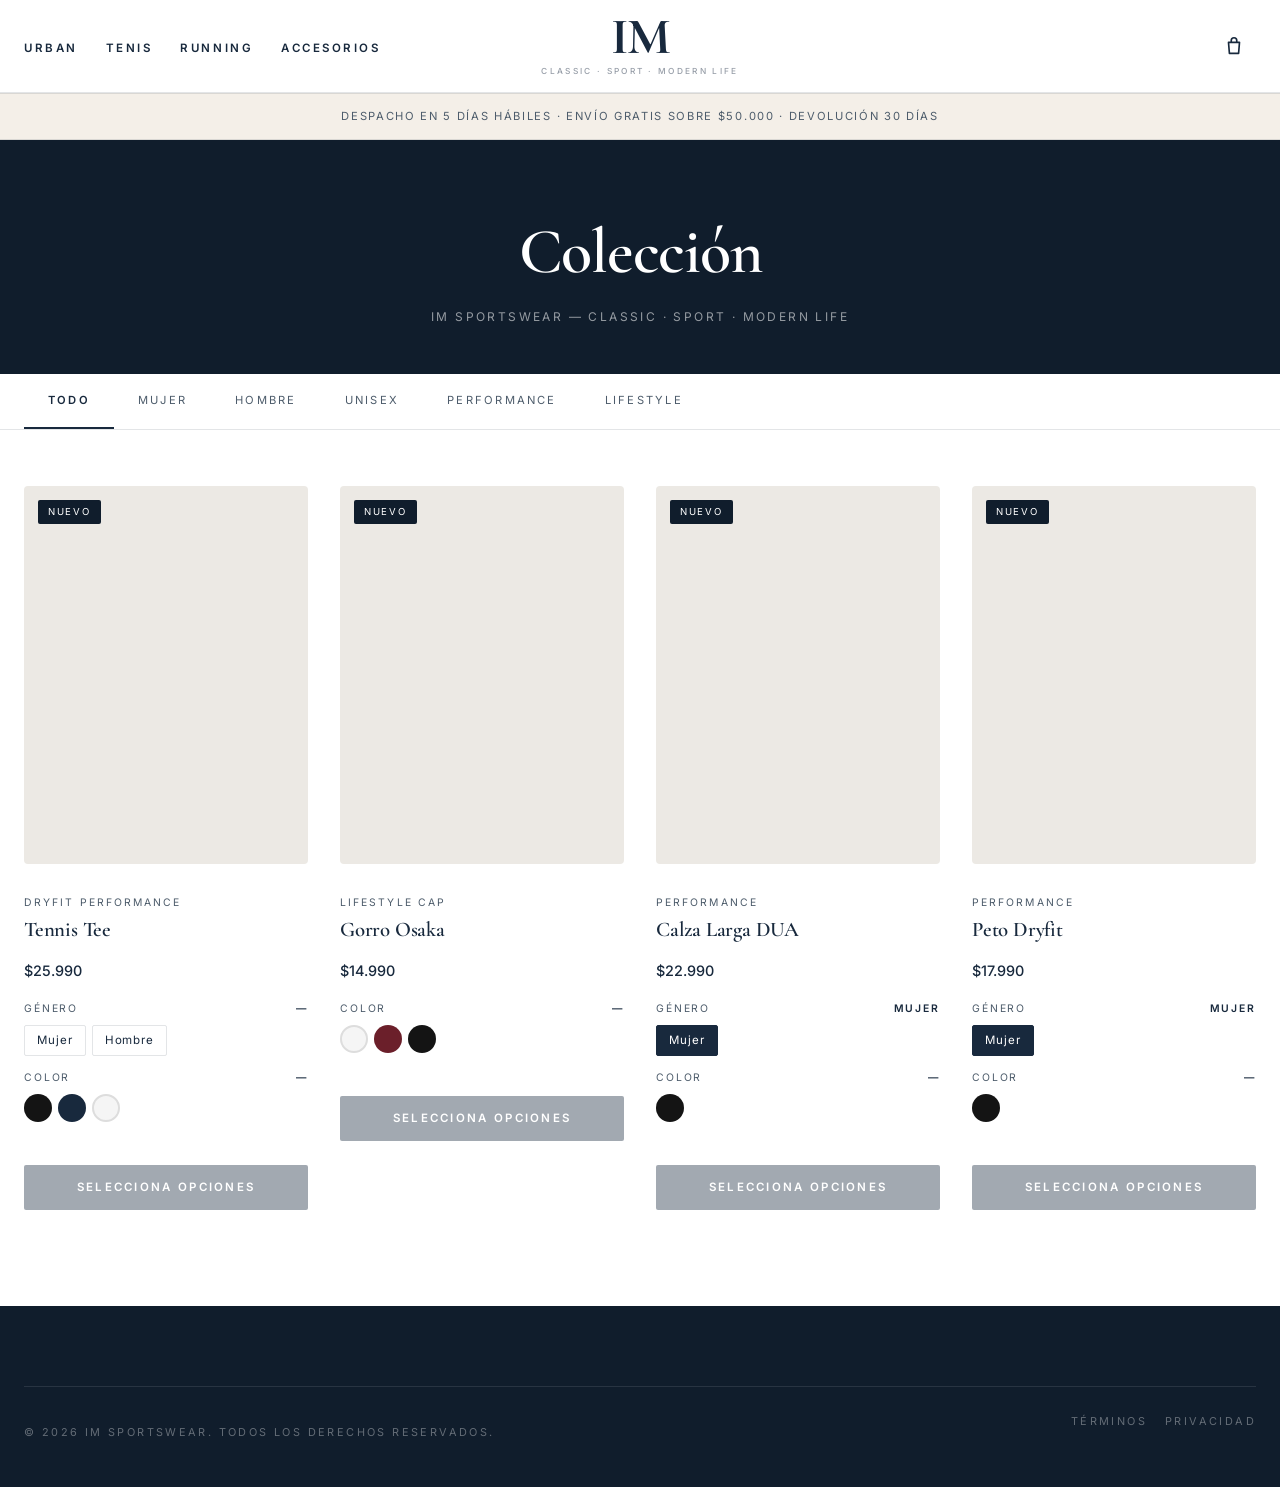
==== shop/index.html @ 7bbf14cb "Bump CSS version to force cache refresh" ====
<!doctype html>
<html lang="es">
  <head>
    <meta charset="UTF-8" />
    <meta name="viewport" content="width=device-width, initial-scale=1.0" />
    <title>Shop — IM Sportswear</title>
    <link rel="preconnect" href="https://fonts.googleapis.com" />
    <link rel="preconnect" href="https://fonts.gstatic.com" crossorigin />
    <link href="https://fonts.googleapis.com/css2?family=Cormorant+Garamond:wght@400;500;600;700&family=Inter:wght@300;400;500;600;700&display=swap" rel="stylesheet" />
    <link rel="stylesheet" href="/assets/styles.css?v=2.2" />
    <style>
      /* ── Shop Layout ── */
      .shop-hero {
        background: var(--navy-deep);
        color: #fff;
        padding: 64px 0 48px;
        text-align: center;
      }
      .shop-hero h1 {
        font-family: var(--font-display);
        font-size: clamp(2.4rem, 5vw, 4rem);
        font-weight: 600;
        margin: 0 0 8px;
        letter-spacing: -0.02em;
      }
      .shop-hero p {
        font-size: 0.75rem;
        letter-spacing: 0.2em;
        text-transform: uppercase;
        opacity: 0.55;
        margin: 0;
      }

      /* ── Filters ── */
      .shop-filters {
        border-bottom: 1px solid var(--line);
        background: #fff;
        position: sticky;
        top: 64px;
        z-index: 10;
      }
      .filters-wrap {
        display: flex;
        align-items: center;
        gap: 0;
        overflow-x: auto;
        scrollbar-width: none;
        padding: 0;
      }
      .filters-wrap::-webkit-scrollbar { display: none; }
      .filter-btn {
        flex-shrink: 0;
        background: none;
        border: none;
        cursor: pointer;
        font-family: var(--font-ui);
        font-size: 0.7rem;
        letter-spacing: 0.2em;
        text-transform: uppercase;
        color: var(--muted);
        padding: 18px 24px;
        border-bottom: 2px solid transparent;
        transition: color 0.2s, border-color 0.2s;
      }
      .filter-btn:hover { color: var(--navy); }
      .filter-btn.active {
        color: var(--navy);
        border-bottom-color: var(--navy);
        font-weight: 600;
      }

      /* ── Grid ── */
      .shop-body {
        padding: 56px 0 96px;
      }
      .shop-grid {
        display: grid;
        grid-template-columns: repeat(auto-fill, minmax(280px, 1fr));
        gap: 40px 32px;
      }

      /* ── Product Card ── */
      .product-card {
        display: flex;
        flex-direction: column;
      }
      .product-card.hidden { display: none; }

      .product-image {
        aspect-ratio: 3 / 4;
        background: var(--beige);
        border-radius: 4px;
        overflow: hidden;
        position: relative;
        margin-bottom: 20px;
      }
      .product-image img {
        width: 100%;
        height: 100%;
        object-fit: cover;
        transition: transform 0.5s ease;
      }
      .product-card:hover .product-image img {
        transform: scale(1.04);
      }
      .product-badge {
        position: absolute;
        top: 14px;
        left: 14px;
        background: var(--navy-deep);
        color: #fff;
        font-size: 0.6rem;
        letter-spacing: 0.18em;
        text-transform: uppercase;
        padding: 5px 10px;
        border-radius: 2px;
      }
      .badge-agotado { background: rgba(24,41,61,0.4); }

      .product-info { flex: 1; }
      .product-category {
        font-size: 0.65rem;
        letter-spacing: 0.2em;
        text-transform: uppercase;
        color: var(--muted);
        margin-bottom: 4px;
      }
      .product-name {
        font-family: var(--font-display);
        font-size: 1.3rem;
        font-weight: 600;
        margin: 0 0 4px;
        letter-spacing: -0.01em;
      }
      .product-price {
        font-size: 0.9rem;
        font-weight: 500;
        color: var(--navy);
        margin-bottom: 20px;
      }

      /* ── Variant Selectors ── */
      .variant-group { margin-bottom: 14px; }
      .variant-label {
        font-size: 0.65rem;
        letter-spacing: 0.18em;
        text-transform: uppercase;
        color: var(--muted);
        margin-bottom: 8px;
        display: flex;
        justify-content: space-between;
      }
      .variant-label span { color: var(--navy); font-weight: 600; }
      .variant-options {
        display: flex;
        flex-wrap: wrap;
        gap: 6px;
      }
      .variant-opt {
        background: none;
        border: 1px solid var(--line);
        border-radius: 2px;
        cursor: pointer;
        font-family: var(--font-ui);
        font-size: 0.72rem;
        letter-spacing: 0.08em;
        padding: 6px 12px;
        color: var(--navy);
        transition: all 0.15s;
      }
      .variant-opt:hover:not(:disabled) {
        border-color: var(--navy);
      }
      .variant-opt.selected {
        background: var(--navy);
        border-color: var(--navy);
        color: #fff;
      }
      .variant-opt:disabled {
        opacity: 0.3;
        cursor: not-allowed;
        text-decoration: line-through;
      }

      /* Color dots */
      .color-dot {
        width: 28px;
        height: 28px;
        border-radius: 50%;
        border: 2px solid transparent;
        cursor: pointer;
        padding: 0;
        transition: transform 0.15s, border-color 0.15s;
        position: relative;
      }
      .color-dot:hover:not(:disabled) { transform: scale(1.1); }
      .color-dot.selected { border-color: var(--navy); }
      .color-dot:disabled { opacity: 0.25; cursor: not-allowed; }
      .color-dot[data-color="Negro"]  { background: #141414; }
      .color-dot[data-color="Navy"]   { background: #18293d; }
      .color-dot[data-color="Blanco"] { background: #f5f5f5; border: 2px solid #ddd; }
      .color-dot[data-color="Burdeo"] { background: #6b1f2a; }

      /* ── Stock info ── */
      .stock-info {
        font-size: 0.68rem;
        letter-spacing: 0.1em;
        text-transform: uppercase;
        color: var(--muted);
        margin-bottom: 16px;
        min-height: 1.2em;
      }
      .stock-info.low { color: #b45309; }
      .stock-info.out { color: rgba(24,41,61,0.35); }

      /* ── Buy Button ── */
      .btn-buy {
        display: block;
        width: 100%;
        text-align: center;
        padding: 14px;
        background: var(--navy);
        color: #fff;
        border: none;
        border-radius: 2px;
        font-family: var(--font-ui);
        font-size: 0.72rem;
        font-weight: 600;
        letter-spacing: 0.2em;
        text-transform: uppercase;
        cursor: pointer;
        transition: background 0.2s;
        text-decoration: none;
        margin-top: 8px;
      }
      .btn-buy:hover:not(:disabled) { background: var(--navy-deep); }
      .btn-buy:disabled {
        background: rgba(24,41,61,0.2);
        cursor: not-allowed;
      }
      .btn-buy.pending {
        background: rgba(24,41,61,0.4);
        cursor: default;
      }

      /* ── Despacho banner ── */
      .despacho-bar {
        background: var(--beige);
        border-top: 1px solid var(--line);
        border-bottom: 1px solid var(--line);
        padding: 14px 0;
        text-align: center;
        font-size: 0.7rem;
        letter-spacing: 0.15em;
        text-transform: uppercase;
        color: var(--muted);
      }

      /* ── Empty state ── */
      .shop-empty {
        text-align: center;
        padding: 80px 0;
        display: none;
      }
      .shop-empty p {
        color: var(--muted);
        font-size: 0.9rem;
      }

      @media (max-width: 640px) {
        .shop-grid { grid-template-columns: repeat(2, 1fr); gap: 24px 16px; }
        .filter-btn { padding: 16px 16px; font-size: 0.65rem; }
      }
    </style>
  </head>
  <body>
    <header class="site-header">
      <div class="container nav-wrap">
        <nav class="site-nav" aria-label="Principal">
          <ul id="site-menu" class="menu-left">
            <li><a href="../index.html#urban">Urban</a></li>
            <li><a href="../index.html#tenis">Tenis</a></li>
            <li><a href="../index.html#running">Running</a></li>
            <li><a href="../index.html#accesorios">Accesorios</a></li>
          </ul>
        </nav>
        <div class="brand-mark" aria-label="IM Sportswear">
          <a href="/" class="brand-logo">IM</a>
          <span class="brand-tagline">Classic · Sport · Modern Life</span>
        </div>
        <div class="nav-actions">
          <a class="bag-link" href="#" aria-label="Carrito">
            <svg viewBox="0 0 24 24" aria-hidden="true">
              <path d="M6 8h12l-1 12H7L6 8Zm3-1V6a3 3 0 1 1 6 0v1" fill="none" stroke="currentColor" stroke-width="1.8" stroke-linecap="round" stroke-linejoin="round"/>
            </svg>
          </a>
        </div>
      </div>
    </header>

    <div class="despacho-bar">
      Despacho en 5 días hábiles · Envío gratis sobre $50.000 · Devolución 30 días
    </div>

    <div class="shop-hero">
      <div class="container">
        <h1>Colección</h1>
        <p>IM Sportswear — Classic · Sport · Modern Life</p>
      </div>
    </div>

    <div class="shop-filters">
      <div class="container filters-wrap">
        <button class="filter-btn active" data-filter="all">Todo</button>
        <button class="filter-btn" data-filter="mujer">Mujer</button>
        <button class="filter-btn" data-filter="hombre">Hombre</button>
        <button class="filter-btn" data-filter="unisex">Unisex</button>
        <button class="filter-btn" data-filter="performance">Performance</button>
        <button class="filter-btn" data-filter="lifestyle">Lifestyle</button>
      </div>
    </div>

    <main class="shop-body">
      <div class="container">
        <div class="shop-grid" id="shop-grid"></div>
        <div class="shop-empty" id="shop-empty">
          <p>No hay productos en esta categoría.</p>
        </div>
      </div>
    </main>

    <footer class="site-footer">
      <div class="container footer-bottom">
        <p>© <span id="year"></span> IM Sportswear. Todos los derechos reservados.</p>
        <div>
          <a href="/terminos.html">Términos</a>
          <a href="/privacidad.html">Privacidad</a>
        </div>
      </div>
    </footer>

    <script>
      document.getElementById('year').textContent = new Date().getFullYear();

      const CATEGORY_MAP = {
        'tennis-tee':  ['mujer', 'hombre', 'performance'],
        'gorro-osaka': ['unisex', 'lifestyle'],
        'calza-dua':   ['mujer', 'performance'],
        'peto-dryfit': ['mujer', 'performance']
      };

      function formatPrice(n) {
        return '$' + n.toLocaleString('es-CL');
      }

      function totalStock(variants) {
        return Object.values(variants).reduce((a, sizes) =>
          a + Object.values(sizes).reduce((b, s) => b + s, 0), 0);
      }

      function buildCard(p) {
        const generos = Object.keys(p.variants);
        const hasGenero = generos.length > 1 || (generos.length === 1 && generos[0] !== 'Unisex');
        const totalS = totalStock(p.variants);

        const card = document.createElement('div');
        card.className = 'product-card';
        card.dataset.id = p.id;
        card.dataset.cats = JSON.stringify(CATEGORY_MAP[p.id] || []);

        card.innerHTML = `
          <div class="product-image">
            <img src="/assets/img/${p.id}.jpg" alt="${p.name}"
              onerror="this.parentElement.style.background='#ece9e4';this.style.display='none'"
              loading="lazy" />
            ${totalS === 0 ? '<span class="product-badge badge-agotado">Agotado</span>' : '<span class="product-badge">Nuevo</span>'}
          </div>
          <div class="product-info">
            <p class="product-category">${p.subtitle}</p>
            <p class="product-name">${p.name}</p>
            <p class="product-price">${formatPrice(p.price)}</p>

            ${hasGenero ? `
            <div class="variant-group">
              <div class="variant-label">Género <span class="sel-genero">—</span></div>
              <div class="variant-options genero-opts">
                ${generos.map(g => `<button class="variant-opt" data-val="${g}">${g}</button>`).join('')}
              </div>
            </div>` : ''}

            <div class="variant-group">
              <div class="variant-label">Color <span class="sel-color">—</span></div>
              <div class="variant-options color-opts"></div>
            </div>

            <div class="variant-group talla-group" style="display:none">
              <div class="variant-label">Talla <span class="sel-talla">—</span></div>
              <div class="variant-options talla-opts"></div>
            </div>

            <div class="stock-info" id="stock-${p.id}"></div>

            <a class="btn-buy" id="btn-${p.id}" href="#" target="_blank"
              onclick="return handleBuy(event, '${p.id}')">Selecciona opciones</a>
          </div>
        `;

        // State
        let state = {
          genero: generos.length === 1 ? generos[0] : null,
          color: null,
          talla: null
        };

        const variants = p.variants;

        function getColors() {
          const g = state.genero || generos[0];
          return g && variants[g] ? Object.keys(variants[g]) : [];
        }

        function getSizes() {
          const g = state.genero || generos[0];
          return g && state.color && variants[g][state.color]
            ? variants[g][state.color] : {};
        }

        function renderColors() {
          const opts = card.querySelector('.color-opts');
          const colors = getColors();
          opts.innerHTML = colors.map(c => {
            const totalC = Object.values(variants[state.genero || generos[0]][c]).reduce((a,b)=>a+b,0);
            return `<button class="color-dot ${state.color===c?'selected':''}"
              data-color="${c}" data-val="${c}"
              title="${c}" ${totalC===0?'disabled':''}></button>`;
          }).join('');
          opts.querySelectorAll('.color-dot').forEach(b => {
            b.addEventListener('click', () => {
              state.color = b.dataset.val;
              state.talla = null;
              update();
            });
          });
        }

        function renderTallas() {
          const group = card.querySelector('.talla-group');
          const sizes = getSizes();
          const keys = Object.keys(sizes);
          if (!state.color || keys.length === 0) { group.style.display = 'none'; return; }
          if (keys.length === 1 && keys[0] === 'Única') {
            state.talla = 'Única';
            group.style.display = 'none';
            return;
          }
          group.style.display = '';
          const opts = card.querySelector('.talla-opts');
          opts.innerHTML = keys.map(t =>
            `<button class="variant-opt ${state.talla===t?'selected':''}"
              data-val="${t}" ${sizes[t]===0?'disabled':''}>${t}</button>`
          ).join('');
          opts.querySelectorAll('.variant-opt').forEach(b => {
            b.addEventListener('click', () => {
              state.talla = b.dataset.val;
              update();
            });
          });
        }

        function renderStock() {
          const el = card.querySelector(`#stock-${p.id}`);
          if (!state.talla || !state.color) { el.textContent = ''; return; }
          const sizes = getSizes();
          const qty = sizes[state.talla] || 0;
          if (qty === 0) { el.className = 'stock-info out'; el.textContent = 'Sin stock'; }
          else if (qty <= 2) { el.className = 'stock-info low'; el.textContent = `Últimas ${qty} unidades`; }
          else { el.className = 'stock-info'; el.textContent = `Stock disponible`; }
        }

        function renderBtn() {
          const btn = card.querySelector(`#btn-${p.id}`);
          const sizes = getSizes();
          const ready = state.color && state.talla;
          const qty = ready ? (sizes[state.talla] || 0) : 1;

          if (!ready) {
            btn.textContent = 'Selecciona opciones';
            btn.className = 'btn-buy pending';
            btn.href = '#';
            return;
          }
          if (qty === 0) {
            btn.textContent = 'Agotado';
            btn.className = 'btn-buy';
            btn.setAttribute('disabled', true);
            btn.href = '#';
            return;
          }
          if (p.sumup_link === 'PENDIENTE') {
            btn.textContent = 'Próximamente';
            btn.className = 'btn-buy pending';
            btn.href = '#';
            return;
          }
          btn.textContent = `Comprar — ${formatPrice(p.price)}`;
          btn.className = 'btn-buy';
          btn.removeAttribute('disabled');
          btn.href = p.sumup_link;
        }

        function update() {
          // Labels
          const sg = card.querySelector('.sel-genero');
          const sc = card.querySelector('.sel-color');
          const st = card.querySelector('.sel-talla');
          if (sg) sg.textContent = state.genero || '—';
          if (sc) sc.textContent = state.color || '—';
          if (st) st.textContent = state.talla || '—';

          // Re-render colors selected state
          card.querySelectorAll('.color-dot').forEach(b => {
            b.classList.toggle('selected', b.dataset.val === state.color);
          });
          card.querySelectorAll('.genero-opts .variant-opt').forEach(b => {
            b.classList.toggle('selected', b.dataset.val === state.genero);
          });

          renderTallas();
          renderStock();
          renderBtn();
        }

        // Genero clicks
        card.querySelectorAll('.genero-opts .variant-opt').forEach(b => {
          b.addEventListener('click', () => {
            state.genero = b.dataset.val;
            state.color = null;
            state.talla = null;
            renderColors();
            update();
          });
        });

        // Init
        if (generos.length === 1) state.genero = generos[0];
        renderColors();
        update();

        return card;
      }

      window.handleBuy = function(e, id) {
        const btn = document.getElementById('btn-' + id);
        if (!btn.href || btn.href === '#' || btn.href.endsWith('#')) {
          e.preventDefault();
          return false;
        }
        return true;
      };

      // Filters
      document.querySelectorAll('.filter-btn').forEach(btn => {
        btn.addEventListener('click', () => {
          document.querySelectorAll('.filter-btn').forEach(b => b.classList.remove('active'));
          btn.classList.add('active');
          const filter = btn.dataset.filter;
          let visible = 0;
          document.querySelectorAll('.product-card').forEach(card => {
            const cats = JSON.parse(card.dataset.cats || '[]');
            const show = filter === 'all' || cats.includes(filter);
            card.classList.toggle('hidden', !show);
            if (show) visible++;
          });
          document.getElementById('shop-empty').style.display = visible === 0 ? 'block' : 'none';
        });
      });

      // Load products
      fetch('stock.json')
        .then(r => r.json())
        .then(data => {
          const grid = document.getElementById('shop-grid');
          data.products.forEach(p => grid.appendChild(buildCard(p)));
        })
        .catch(() => {
          document.getElementById('shop-grid').innerHTML =
            '<p style="color:var(--muted);grid-column:1/-1;text-align:center;padding:60px 0">Error al cargar productos.</p>';
        });
    </script>
  </body>
</html>
---- assets/styles.css ----
:root {
  --navy: #18293d;
  --navy-deep: #101d2c;
  --beige: #f4efe8;
  --beige-soft: #f7f3ed;
  --white: #fffdf9;
  --black: #141414;
  --muted: #4d5c6b;
  --muted-soft: rgba(24, 41, 61, 0.68);
  --line: rgba(24, 41, 61, 0.12);
  --shadow: 0 22px 60px rgba(16, 29, 44, 0.12);
  --radius: 28px;
  --container: min(1360px, calc(100% - 48px));
  --font-display: "Cormorant Garamond", Georgia, "Times New Roman", serif;
  --font-ui: "Inter", system-ui, -apple-system, BlinkMacSystemFont, "Segoe UI", sans-serif;
}

* {
  box-sizing: border-box;
}

html {
  scroll-behavior: smooth;
}

body {
  margin: 0;
  font-family: var(--font-ui);
  color: var(--navy);
  background: #ffffff;
  line-height: 1.5;
  text-rendering: optimizeLegibility;
  -webkit-font-smoothing: antialiased;
}

img {
  max-width: 100%;
  display: block;
}

a {
  color: inherit;
  text-decoration: none;
}

button,
input {
  font: inherit;
}

.skip-link,
.sr-only {
  position: absolute;
  width: 1px;
  height: 1px;
  padding: 0;
  margin: -1px;
  overflow: hidden;
  clip: rect(0, 0, 0, 0);
  white-space: nowrap;
  border: 0;
}

.skip-link:focus {
  width: auto;
  height: auto;
  clip: auto;
  margin: 12px;
  padding: 12px 16px;
  background: var(--navy);
  color: var(--white);
  z-index: 1000;
}

.container {
  width: var(--container);
  margin: 0 auto;
}

.site-header {
  position: sticky;
  top: 0;
  z-index: 20;
  background: rgba(255, 255, 255, 0.96);
  backdrop-filter: blur(14px);
  border-bottom: 1px solid rgba(24, 41, 61, 0.08);
}

.nav-wrap {
  min-height: 92px;
  display: grid;
  grid-template-columns: 1fr auto 1fr;
  align-items: center;
  gap: 20px;
}

.site-nav ul,
.footer-nav ul,
.social-links {
  list-style: none;
  padding: 0;
  margin: 0;
}

.menu-left,
.nav-actions {
  display: flex;
  align-items: center;
  gap: 28px;
}

.nav-actions {
  justify-content: flex-end;
}

.menu-left a,
.shop-link,
.footer-nav h3,
.footer-social h3,
.footer-bottom,
.social-links a,
.button,
.newsletter input,
.eyebrow {
  letter-spacing: 0.22em;
  text-transform: uppercase;
}

.menu-left a,
.shop-link {
  font-size: 0.72rem;
  font-weight: 600;
  color: rgba(24, 41, 61, 0.78);
}

.menu-left a:hover,
.shop-link:hover,
.footer-nav a:hover,
.footer-bottom a:hover,
.social-links a:hover {
  color: var(--navy);
}

.brand-mark {
  text-align: center;
}

.brand-logo {
  display: block;
  font-family: var(--font-display);
  font-size: clamp(2.2rem, 4vw, 3.4rem);
  line-height: 0.9;
  font-weight: 700;
  letter-spacing: -0.04em;
}

.brand-tagline {
  display: block;
  font-size: 0.52rem;
  letter-spacing: 0.28em;
  text-transform: uppercase;
  color: rgba(24, 41, 61, 0.45);
  margin-top: 5px;
  font-weight: 500;
}


.bag-link {
  position: relative;
  width: 44px;
  height: 44px;
  display: inline-flex;
  align-items: center;
  justify-content: center;
}

.bag-link svg {
  width: 22px;
  height: 22px;
}

.bag-count {
  position: absolute;
  top: 5px;
  right: 2px;
  width: 18px;
  height: 18px;
  display: grid;
  place-items: center;
  border-radius: 50%;
  background: var(--navy);
  color: var(--white);
  font-size: 0.58rem;
  font-weight: 700;
  letter-spacing: 0;
}

.menu-toggle {
  display: none;
  width: 44px;
  height: 44px;
  padding: 0;
  border: 0;
  background: transparent;
  cursor: pointer;
}

.menu-toggle span {
  display: block;
  width: 20px;
  height: 2px;
  margin: 4px auto;
  background: var(--navy);
}

.hero-section {
  position: relative;
  min-height: calc(100vh - 92px);
  display: grid;
  align-items: center;
  overflow: clip;
  background: #ffffff;
  position: relative;
  z-index: 1;
  text-align: center;
  padding-block: 88px 96px;
}

.hero-content h1,
.feature-copy h2,
.split-card h2 {
  font-family: var(--font-display);
  font-weight: 700;
  letter-spacing: -0.04em;
  margin: 0;
  color: var(--navy);
}

.hero-content h1 {
  font-size: clamp(7rem, 28vw, 20rem);
  line-height: 0.86;
  color: var(--navy);
}

.hero-subtag {
  margin: 18px 0 18px;
  font-size: 0.86rem;
  font-weight: 600;
  letter-spacing: 0.34em;
  text-transform: uppercase;
  color: rgba(24, 41, 61, 0.72);
}

.hero-quote,
.quote {
  font-family: var(--font-display);
  font-style: italic;
  font-weight: 400;
}

.hero-quote {
  max-width: 700px;
  margin: 0 auto 42px;
  font-size: clamp(1.3rem, 1.9vw, 2rem);
  line-height: 1.3;
  color: rgba(24, 41, 61, 0.72);
}

.button {
  display: inline-flex;
  align-items: center;
  justify-content: center;
  min-height: 56px;
  padding: 0 32px;
  border-radius: 999px;
  font-size: 0.72rem;
  font-weight: 600;
  transition: background-color 0.25s ease, color 0.25s ease, border-color 0.25s ease, transform 0.25s ease;
  border: 1px solid transparent;
}

.button:hover,
.button:focus-visible {
  transform: translateY(-1px);
}

.button-primary {
  background: var(--navy);
  color: var(--white);
  box-shadow: var(--shadow);
}

.button-primary:hover,
.button-primary:focus-visible {
  background: #223952;
}

.button-outline,
.button-outline-dark {
  border-color: rgba(30, 42, 54, 0.2);
  background: transparent;
}

.button-outline:hover,
.button-outline-dark:hover,
.button-outline:focus-visible,
.button-outline-dark:focus-visible {
  background: var(--navy);
  color: var(--white);
}

.brand-mark,
.brand-logo,
.site-header a,
.site-header button,
.feature-copy h2,
.split-card h2 {
  color: var(--navy);
}

.footer-brand .brand-logo {
  color: var(--white);
}

.feature-copy,
.split-card,
.site-footer,
.site-header {
  border-color: var(--line);
}

.feature,
.split-section {
  border-top: 1px solid rgba(24, 41, 61, 0.06);
}

.feature {
  display: grid;
  grid-template-columns: 1fr 1fr;
  min-height: 520px;
  align-items: stretch;
}

.feature-reverse .feature-copy {
  order: 1;
}

.feature-reverse .feature-media {
  order: 2;
}

.feature-copy,
.feature-media,
.split-card {
  min-height: 100%;
}

.feature-copy {
  display: flex;
  flex-direction: column;
  justify-content: center;
  align-items: flex-start;
  padding: 72px clamp(28px, 6vw, 88px);
}

.feature-media {
  position: relative;
  overflow: hidden;
}

.feature-media img {
  width: 100%;
  height: 100%;
  object-fit: cover;
  filter: none;
}

.feature-media::after {
  content: "";
  position: absolute;
  inset: 0;
  background: rgba(24, 41, 61, 0.08);
}

.feature-media-local {
  background: linear-gradient(180deg, #ececec 0%, #f6f5f3 100%);
}

.feature-media-local img {
  object-fit: cover;
}

/* Per-section heights — intentional rhythm */
#tenis  { min-height: 560px; }
#urban  { min-height: 480px; }
#running { min-height: 620px; }
#accesorios { min-height: 480px; }

#urban .feature-media img {
  object-position: center 20%;
}

#running .feature-media img {
  object-position: center 30%;
}

.tone-beige {
  background: #ffffff;
}

.tone-white {
  background: #ffffff;
}

.eyebrow {
  margin: 0 0 24px;
  font-size: 0.7rem;
  color: rgba(24, 41, 61, 0.52);
  font-weight: 600;
}

.feature-copy h2,
.split-card h2 {
  font-size: clamp(4rem, 7.6vw, 6.9rem);
  line-height: 0.9;
  margin-bottom: 22px;
}

.quote {
  color: rgba(30, 42, 54, 0.7);
  font-size: clamp(1.55rem, 2.7vw, 2.45rem);
  line-height: 1.15;
  margin: 0 0 26px;
}

.description,
.split-card p:not(.quote):not(.eyebrow),
.footer-brand p:last-child {
  font-size: clamp(1rem, 1.18vw, 1.16rem);
  line-height: 1.82;
  color: var(--muted);
}

.description {
  max-width: 580px;
  margin: 0 0 36px;
}

.split-section {
  display: grid;
  grid-template-columns: 1fr 1fr;
}

.split-card {
  padding: clamp(44px, 7vw, 96px);
  display: flex;
  flex-direction: column;
  justify-content: center;
}

.split-light {
  background: #ffffff;
}

.split-dark {
  background: var(--navy);
  color: var(--white);
}

.split-dark h2,
.split-dark .quote {
  color: var(--white);
}

.split-dark .eyebrow,
.split-dark .description,
.split-dark p {
  color: rgba(255, 255, 255, 0.76);
}

.newsletter {
  display: flex;
  align-items: center;
  gap: 12px;
  padding-bottom: 12px;
  border-bottom: 1px solid rgba(255, 255, 255, 0.22);
  max-width: 480px;
  width: 100%;
}

.newsletter input {
  flex: 1;
  color: var(--white);
  background: transparent;
  border: 0;
  outline: none;
  font-size: 0.72rem;
}

.newsletter input::placeholder {
  color: rgba(255, 255, 255, 0.4);
}

.newsletter button {
  display: inline-flex;
  align-items: center;
  justify-content: center;
  width: 44px;
  height: 44px;
  border: 0;
  background: transparent;
  color: inherit;
  cursor: pointer;
}

.newsletter svg {
  width: 20px;
  height: 20px;
}

/* Trust bar */
.trust-bar {
  background: var(--navy);
  color: var(--white);
  padding: 14px 0;
}

.trust-wrap {
  display: flex;
  justify-content: center;
  gap: clamp(24px, 6vw, 80px);
  flex-wrap: wrap;
}

.trust-item {
  display: flex;
  align-items: center;
  gap: 10px;
  font-size: 0.72rem;
  font-weight: 600;
  letter-spacing: 0.16em;
  text-transform: uppercase;
  color: rgba(255, 255, 255, 0.88);
}

.trust-item svg {
  flex-shrink: 0;
  opacity: 0.75;
}

/* Instagram feed */
.instagram-section {
  padding: 80px 0 0;
  border-top: 1px solid rgba(24, 41, 61, 0.06);
}

.instagram-header {
  display: flex;
  align-items: baseline;
  justify-content: space-between;
  margin-bottom: 32px;
}

.instagram-handle {
  font-family: var(--font-display);
  font-size: clamp(2rem, 4vw, 3.2rem);
  font-weight: 700;
  letter-spacing: -0.03em;
  color: var(--navy);
  line-height: 1;
}

.instagram-handle:hover {
  opacity: 0.75;
}

.instagram-grid {
  display: grid;
  grid-template-columns: repeat(6, 1fr);
  gap: 0;
}

.instagram-post {
  display: block;
  aspect-ratio: 1;
  overflow: hidden;
  position: relative;
}

.instagram-post img {
  width: 100%;
  height: 100%;
  object-fit: cover;
  transition: transform 0.4s ease, filter 0.4s ease;
}

.instagram-post::after {
  content: "";
  position: absolute;
  inset: 0;
  background: rgba(16, 29, 44, 0);
  transition: background 0.3s ease;
}

.instagram-post:hover img {
  transform: scale(1.04);
}

.instagram-post:hover::after {
  background: rgba(16, 29, 44, 0.18);
}

@media (max-width: 1024px) {
  .instagram-grid {
    grid-template-columns: repeat(3, 1fr);
  }
}

@media (max-width: 720px) {
  .instagram-grid {
    grid-template-columns: repeat(2, 1fr);
  }

  .instagram-header {
    flex-direction: column;
    gap: 8px;
  }
}

.site-footer {
  background: var(--navy-deep);
  padding: 80px 0 36px;
  border-top: none;
  color: rgba(255, 255, 255, 0.75);
}

.site-footer .container {
  width: min(1480px, calc(100% - 48px));
}

.footer-grid {
  display: grid;
  grid-template-columns: 2fr 1fr 1fr 1fr;
  gap: 40px;
  padding-bottom: 56px;
  align-items: start;
}

.footer-brand {
  display: flex;
  flex-direction: column;
  align-items: flex-start;
}

.footer-brand .brand-logo {
  font-size: clamp(2.8rem, 4.5vw, 4rem);
  letter-spacing: -0.04em;
  margin: -0.12em 0 16px;
  line-height: 1;
}

.footer-nav h3,
.footer-social h3 {
  margin: 0 0 18px;
  font-size: 0.7rem;
  font-weight: 600;
  color: var(--white);
}

.footer-nav ul {
  display: grid;
  gap: 12px;
}

.footer-nav a {
  color: rgba(255, 255, 255, 0.55);
}

.footer-nav a:hover {
  color: var(--white);
}

.social-links {
  display: flex;
  flex-direction: column;
  gap: 12px;
}

.social-links a {
  display: inline-flex;
  align-items: center;
  gap: 10px;
  font-size: 0.72rem;
  font-weight: 600;
  color: rgba(255, 255, 255, 0.55);
  letter-spacing: 0.14em;
  text-transform: uppercase;
  transition: color 0.2s ease;
}

.social-links a svg {
  flex-shrink: 0;
  color: var(--white);
}

.social-links a:hover {
  color: var(--white);
}

.footer-bottom {
  display: flex;
  justify-content: space-between;
  gap: 20px;
  padding-top: 26px;
  border-top: 1px solid rgba(255, 255, 255, 0.1);
  font-size: 0.68rem;
  color: rgba(255, 255, 255, 0.35);
}

.footer-bottom div {
  display: flex;
  gap: 18px;
}

@media (max-width: 1024px) {
  .nav-wrap {
    grid-template-columns: auto 1fr auto;
  }

  .menu-toggle {
    display: inline-block;
  }

  .site-nav {
    position: absolute;
    top: calc(100% + 1px);
    left: 0;
    right: 0;
    background: rgba(247, 243, 237, 0.98);
    border-bottom: 1px solid rgba(30, 42, 54, 0.08);
    box-shadow: var(--shadow);
    display: none;
  }

  .site-nav.is-open {
    display: block;
  }

  .menu-left {
    flex-direction: column;
    align-items: flex-start;
    gap: 0;
    padding: 8px 24px 18px;
  }

  .menu-left li {
    width: 100%;
    border-top: 1px solid rgba(30, 42, 54, 0.07);
  }

  .menu-left a {
    display: block;
    padding: 16px 0;
  }

  .shop-link {
    display: none;
  }

  .feature,
  .split-section,
  .footer-grid {
    grid-template-columns: 1fr;
  }

  .feature {
    min-height: auto;
  }

  .feature-media {
    min-height: 420px;
  }

  .feature-reverse .feature-copy,
  .feature-reverse .feature-media {
    order: initial;
  }
}

@media (max-width: 720px) {
  :root {
    --container: min(100% - 28px, 1000px);
  }

  .nav-wrap {
    min-height: 78px;
  }

  .brand-tagline {
    display: none;
  }

  
  .hero-content {
    padding-block: 88px 72px;
  }

  .hero-subtag {
    font-size: 0.68rem;
    letter-spacing: 0.28em;
  }

  .hero-content h1 {
    font-size: clamp(5rem, 26vw, 8rem);
  }

  .hero-quote {
    font-size: clamp(1.4rem, 6vw, 2rem);
  }

  .feature-copy h2,
  .split-card h2 {
    font-size: clamp(3.2rem, 14vw, 4.6rem);
    line-height: 0.92;
  }

  .quote {
    font-size: clamp(1.4rem, 6vw, 1.9rem);
  }

  .description,
  .split-card p:not(.quote):not(.eyebrow) {
    font-size: 0.98rem;
    line-height: 1.72;
  }

  .feature-media {
    min-height: 320px;
  }

  .feature-copy,
  .split-card {
    padding-inline: 22px;
    padding-block: 44px;
  }

  .button {
    width: 100%;
    max-width: 320px;
  }

  .footer-bottom,
  .footer-bottom div,
  .nav-actions {
    flex-wrap: wrap;
  }

  .footer-bottom {
    flex-direction: column;
  }
}

@media (prefers-reduced-motion: reduce) {
  html {
    scroll-behavior: auto;
  }

  *, *::before, *::after {
    animation: none !important;
    transition: none !important;
  }
}
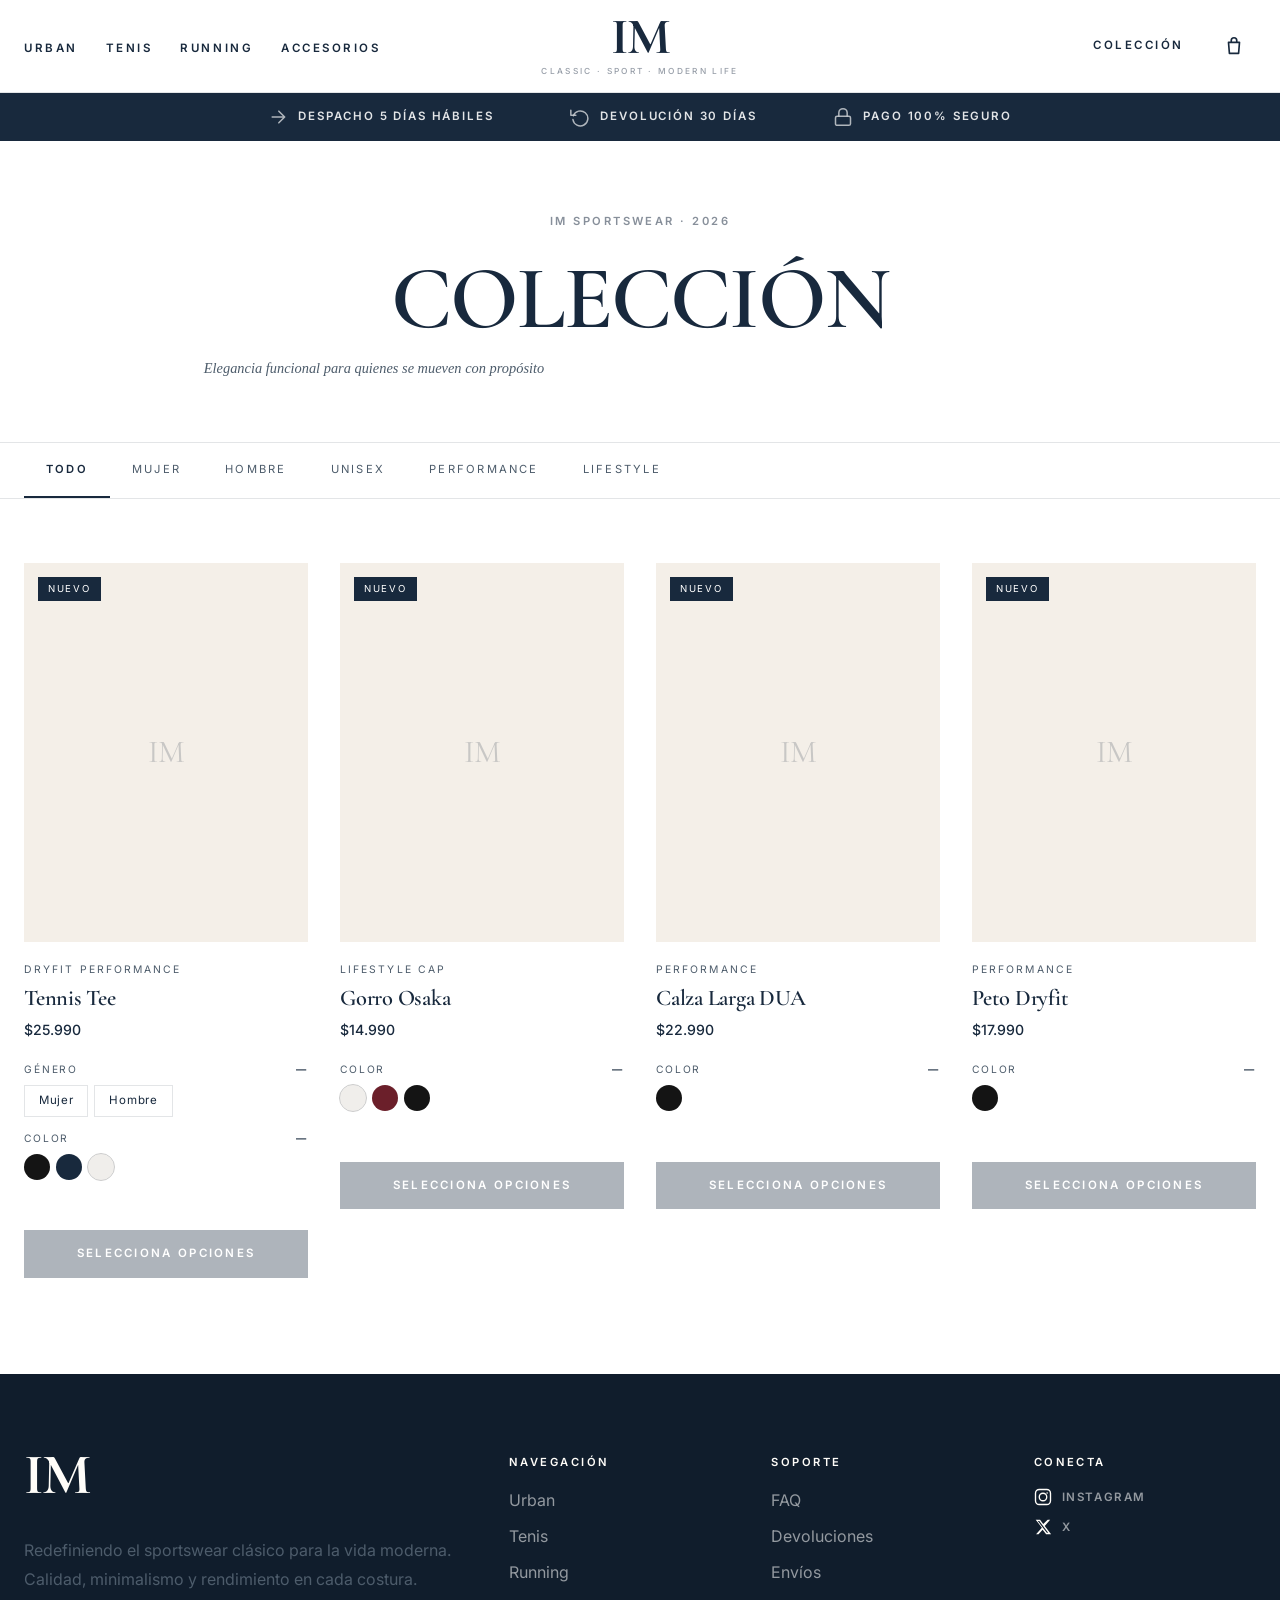
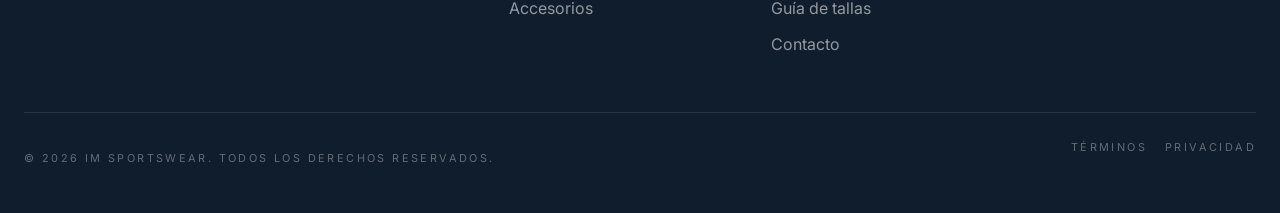
==== commit c1d444e7: "Rebuild shop with home template, external CSS/JS, inline product data" ====
--- a/shop/index.html
+++ b/shop/index.html
@@ -3,293 +3,40 @@
   <head>
     <meta charset="UTF-8" />
     <meta name="viewport" content="width=device-width, initial-scale=1.0" />
+    <meta name="description" content="IM Sportswear — Tienda oficial. Tenis, Running, Urban y Accesorios." />
     <title>Shop — IM Sportswear</title>
     <link rel="preconnect" href="https://fonts.googleapis.com" />
     <link rel="preconnect" href="https://fonts.gstatic.com" crossorigin />
     <link href="https://fonts.googleapis.com/css2?family=Cormorant+Garamond:wght@400;500;600;700&family=Inter:wght@300;400;500;600;700&display=swap" rel="stylesheet" />
     <link rel="stylesheet" href="/assets/styles.css?v=2.2" />
-    <style>
-      /* ── Shop Layout ── */
-      .shop-hero {
-        background: var(--navy-deep);
-        color: #fff;
-        padding: 64px 0 48px;
-        text-align: center;
-      }
-      .shop-hero h1 {
-        font-family: var(--font-display);
-        font-size: clamp(2.4rem, 5vw, 4rem);
-        font-weight: 600;
-        margin: 0 0 8px;
-        letter-spacing: -0.02em;
-      }
-      .shop-hero p {
-        font-size: 0.75rem;
-        letter-spacing: 0.2em;
-        text-transform: uppercase;
-        opacity: 0.55;
-        margin: 0;
-      }
-
-      /* ── Filters ── */
-      .shop-filters {
-        border-bottom: 1px solid var(--line);
-        background: #fff;
-        position: sticky;
-        top: 64px;
-        z-index: 10;
-      }
-      .filters-wrap {
-        display: flex;
-        align-items: center;
-        gap: 0;
-        overflow-x: auto;
-        scrollbar-width: none;
-        padding: 0;
-      }
-      .filters-wrap::-webkit-scrollbar { display: none; }
-      .filter-btn {
-        flex-shrink: 0;
-        background: none;
-        border: none;
-        cursor: pointer;
-        font-family: var(--font-ui);
-        font-size: 0.7rem;
-        letter-spacing: 0.2em;
-        text-transform: uppercase;
-        color: var(--muted);
-        padding: 18px 24px;
-        border-bottom: 2px solid transparent;
-        transition: color 0.2s, border-color 0.2s;
-      }
-      .filter-btn:hover { color: var(--navy); }
-      .filter-btn.active {
-        color: var(--navy);
-        border-bottom-color: var(--navy);
-        font-weight: 600;
-      }
-
-      /* ── Grid ── */
-      .shop-body {
-        padding: 56px 0 96px;
-      }
-      .shop-grid {
-        display: grid;
-        grid-template-columns: repeat(auto-fill, minmax(280px, 1fr));
-        gap: 40px 32px;
-      }
-
-      /* ── Product Card ── */
-      .product-card {
-        display: flex;
-        flex-direction: column;
-      }
-      .product-card.hidden { display: none; }
-
-      .product-image {
-        aspect-ratio: 3 / 4;
-        background: var(--beige);
-        border-radius: 4px;
-        overflow: hidden;
-        position: relative;
-        margin-bottom: 20px;
-      }
-      .product-image img {
-        width: 100%;
-        height: 100%;
-        object-fit: cover;
-        transition: transform 0.5s ease;
-      }
-      .product-card:hover .product-image img {
-        transform: scale(1.04);
-      }
-      .product-badge {
-        position: absolute;
-        top: 14px;
-        left: 14px;
-        background: var(--navy-deep);
-        color: #fff;
-        font-size: 0.6rem;
-        letter-spacing: 0.18em;
-        text-transform: uppercase;
-        padding: 5px 10px;
-        border-radius: 2px;
-      }
-      .badge-agotado { background: rgba(24,41,61,0.4); }
-
-      .product-info { flex: 1; }
-      .product-category {
-        font-size: 0.65rem;
-        letter-spacing: 0.2em;
-        text-transform: uppercase;
-        color: var(--muted);
-        margin-bottom: 4px;
-      }
-      .product-name {
-        font-family: var(--font-display);
-        font-size: 1.3rem;
-        font-weight: 600;
-        margin: 0 0 4px;
-        letter-spacing: -0.01em;
-      }
-      .product-price {
-        font-size: 0.9rem;
-        font-weight: 500;
-        color: var(--navy);
-        margin-bottom: 20px;
-      }
-
-      /* ── Variant Selectors ── */
-      .variant-group { margin-bottom: 14px; }
-      .variant-label {
-        font-size: 0.65rem;
-        letter-spacing: 0.18em;
-        text-transform: uppercase;
-        color: var(--muted);
-        margin-bottom: 8px;
-        display: flex;
-        justify-content: space-between;
-      }
-      .variant-label span { color: var(--navy); font-weight: 600; }
-      .variant-options {
-        display: flex;
-        flex-wrap: wrap;
-        gap: 6px;
-      }
-      .variant-opt {
-        background: none;
-        border: 1px solid var(--line);
-        border-radius: 2px;
-        cursor: pointer;
-        font-family: var(--font-ui);
-        font-size: 0.72rem;
-        letter-spacing: 0.08em;
-        padding: 6px 12px;
-        color: var(--navy);
-        transition: all 0.15s;
-      }
-      .variant-opt:hover:not(:disabled) {
-        border-color: var(--navy);
-      }
-      .variant-opt.selected {
-        background: var(--navy);
-        border-color: var(--navy);
-        color: #fff;
-      }
-      .variant-opt:disabled {
-        opacity: 0.3;
-        cursor: not-allowed;
-        text-decoration: line-through;
-      }
-
-      /* Color dots */
-      .color-dot {
-        width: 28px;
-        height: 28px;
-        border-radius: 50%;
-        border: 2px solid transparent;
-        cursor: pointer;
-        padding: 0;
-        transition: transform 0.15s, border-color 0.15s;
-        position: relative;
-      }
-      .color-dot:hover:not(:disabled) { transform: scale(1.1); }
-      .color-dot.selected { border-color: var(--navy); }
-      .color-dot:disabled { opacity: 0.25; cursor: not-allowed; }
-      .color-dot[data-color="Negro"]  { background: #141414; }
-      .color-dot[data-color="Navy"]   { background: #18293d; }
-      .color-dot[data-color="Blanco"] { background: #f5f5f5; border: 2px solid #ddd; }
-      .color-dot[data-color="Burdeo"] { background: #6b1f2a; }
-
-      /* ── Stock info ── */
-      .stock-info {
-        font-size: 0.68rem;
-        letter-spacing: 0.1em;
-        text-transform: uppercase;
-        color: var(--muted);
-        margin-bottom: 16px;
-        min-height: 1.2em;
-      }
-      .stock-info.low { color: #b45309; }
-      .stock-info.out { color: rgba(24,41,61,0.35); }
-
-      /* ── Buy Button ── */
-      .btn-buy {
-        display: block;
-        width: 100%;
-        text-align: center;
-        padding: 14px;
-        background: var(--navy);
-        color: #fff;
-        border: none;
-        border-radius: 2px;
-        font-family: var(--font-ui);
-        font-size: 0.72rem;
-        font-weight: 600;
-        letter-spacing: 0.2em;
-        text-transform: uppercase;
-        cursor: pointer;
-        transition: background 0.2s;
-        text-decoration: none;
-        margin-top: 8px;
-      }
-      .btn-buy:hover:not(:disabled) { background: var(--navy-deep); }
-      .btn-buy:disabled {
-        background: rgba(24,41,61,0.2);
-        cursor: not-allowed;
-      }
-      .btn-buy.pending {
-        background: rgba(24,41,61,0.4);
-        cursor: default;
-      }
-
-      /* ── Despacho banner ── */
-      .despacho-bar {
-        background: var(--beige);
-        border-top: 1px solid var(--line);
-        border-bottom: 1px solid var(--line);
-        padding: 14px 0;
-        text-align: center;
-        font-size: 0.7rem;
-        letter-spacing: 0.15em;
-        text-transform: uppercase;
-        color: var(--muted);
-      }
-
-      /* ── Empty state ── */
-      .shop-empty {
-        text-align: center;
-        padding: 80px 0;
-        display: none;
-      }
-      .shop-empty p {
-        color: var(--muted);
-        font-size: 0.9rem;
-      }
-
-      @media (max-width: 640px) {
-        .shop-grid { grid-template-columns: repeat(2, 1fr); gap: 24px 16px; }
-        .filter-btn { padding: 16px 16px; font-size: 0.65rem; }
-      }
-    </style>
+    <link rel="stylesheet" href="/assets/shop.css?v=1.0" />
   </head>
   <body>
-    <header class="site-header">
+    <a class="skip-link" href="#contenido">Saltar al contenido</a>
+
+    <header class="site-header" id="top">
       <div class="container nav-wrap">
+        <button class="menu-toggle" type="button" aria-expanded="false" aria-controls="site-menu" aria-label="Abrir menú">
+          <span></span><span></span><span></span>
+        </button>
+
         <nav class="site-nav" aria-label="Principal">
           <ul id="site-menu" class="menu-left">
-            <li><a href="../index.html#urban">Urban</a></li>
-            <li><a href="../index.html#tenis">Tenis</a></li>
-            <li><a href="../index.html#running">Running</a></li>
-            <li><a href="../index.html#accesorios">Accesorios</a></li>
+            <li><a href="https://imsportswear.cl/#urban">Urban</a></li>
+            <li><a href="https://imsportswear.cl/#tenis">Tenis</a></li>
+            <li><a href="https://imsportswear.cl/#running">Running</a></li>
+            <li><a href="https://imsportswear.cl/#accesorios">Accesorios</a></li>
           </ul>
         </nav>
+
         <div class="brand-mark" aria-label="IM Sportswear">
-          <a href="/" class="brand-logo">IM</a>
+          <a href="https://imsportswear.cl" class="brand-logo">IM</a>
           <span class="brand-tagline">Classic · Sport · Modern Life</span>
         </div>
+
         <div class="nav-actions">
-          <a class="bag-link" href="#" aria-label="Carrito">
+          <a class="shop-link" href="https://shop.imsportswear.cl">Colección</a>
+          <a class="bag-link" href="#" aria-label="Tienda">
             <svg viewBox="0 0 24 24" aria-hidden="true">
               <path d="M6 8h12l-1 12H7L6 8Zm3-1V6a3 3 0 1 1 6 0v1" fill="none" stroke="currentColor" stroke-width="1.8" stroke-linecap="round" stroke-linejoin="round"/>
             </svg>
@@ -298,38 +45,108 @@
       </div>
     </header>
 
-    <div class="despacho-bar">
-      Despacho en 5 días hábiles · Envío gratis sobre $50.000 · Devolución 30 días
-    </div>
+    <main id="contenido">
 
-    <div class="shop-hero">
-      <div class="container">
-        <h1>Colección</h1>
-        <p>IM Sportswear — Classic · Sport · Modern Life</p>
-      </div>
-    </div>
-
-    <div class="shop-filters">
-      <div class="container filters-wrap">
-        <button class="filter-btn active" data-filter="all">Todo</button>
-        <button class="filter-btn" data-filter="mujer">Mujer</button>
-        <button class="filter-btn" data-filter="hombre">Hombre</button>
-        <button class="filter-btn" data-filter="unisex">Unisex</button>
-        <button class="filter-btn" data-filter="performance">Performance</button>
-        <button class="filter-btn" data-filter="lifestyle">Lifestyle</button>
-      </div>
-    </div>
-
-    <main class="shop-body">
-      <div class="container">
-        <div class="shop-grid" id="shop-grid"></div>
-        <div class="shop-empty" id="shop-empty">
-          <p>No hay productos en esta categoría.</p>
+      <div class="trust-bar">
+        <div class="container trust-wrap">
+          <div class="trust-item">
+            <svg viewBox="0 0 24 24" width="20" height="20" fill="none" stroke="currentColor" stroke-width="1.8" stroke-linecap="round" stroke-linejoin="round" aria-hidden="true">
+              <path d="M5 12h14M13 5l7 7-7 7"/>
+            </svg>
+            <span>Despacho 5 días hábiles</span>
+          </div>
+          <div class="trust-item">
+            <svg viewBox="0 0 24 24" width="20" height="20" fill="none" stroke="currentColor" stroke-width="1.8" stroke-linecap="round" stroke-linejoin="round" aria-hidden="true">
+              <polyline points="1 4 1 10 7 10"/><path d="M3.51 15a9 9 0 1 0 .49-4.5"/>
+            </svg>
+            <span>Devolución 30 días</span>
+          </div>
+          <div class="trust-item">
+            <svg viewBox="0 0 24 24" width="20" height="20" fill="none" stroke="currentColor" stroke-width="1.8" stroke-linecap="round" stroke-linejoin="round" aria-hidden="true">
+              <rect x="3" y="11" width="18" height="11" rx="2"/><path d="M7 11V7a5 5 0 0 1 10 0v4"/>
+            </svg>
+            <span>Pago 100% seguro</span>
+          </div>
         </div>
       </div>
+
+      <section class="shop-hero tone-beige">
+        <div class="container shop-hero-content">
+          <p class="eyebrow">IM Sportswear · 2026</p>
+          <h1>COLECCIÓN</h1>
+          <p class="hero-quote">Elegancia funcional para quienes se mueven con propósito</p>
+        </div>
+      </section>
+
+      <div class="shop-filters-bar">
+        <div class="container shop-filters-wrap">
+          <button class="filter-pill active" data-filter="all">Todo</button>
+          <button class="filter-pill" data-filter="mujer">Mujer</button>
+          <button class="filter-pill" data-filter="hombre">Hombre</button>
+          <button class="filter-pill" data-filter="unisex">Unisex</button>
+          <button class="filter-pill" data-filter="performance">Performance</button>
+          <button class="filter-pill" data-filter="lifestyle">Lifestyle</button>
+        </div>
+      </div>
+
+      <section class="shop-section">
+        <div class="container">
+          <div class="shop-grid" id="shop-grid"></div>
+          <p class="shop-empty" id="shop-empty" style="display:none">No hay productos en esta categoría.</p>
+        </div>
+      </section>
+
     </main>
 
     <footer class="site-footer">
+      <div class="container footer-grid">
+        <div class="footer-brand">
+          <p class="brand-logo">IM</p>
+          <p>Redefiniendo el sportswear clásico para la vida moderna. Calidad, minimalismo y rendimiento en cada costura.</p>
+        </div>
+
+        <nav class="footer-nav" aria-label="Navegación">
+          <h3>Navegación</h3>
+          <ul>
+            <li><a href="https://imsportswear.cl/#urban">Urban</a></li>
+            <li><a href="https://imsportswear.cl/#tenis">Tenis</a></li>
+            <li><a href="https://imsportswear.cl/#running">Running</a></li>
+            <li><a href="https://imsportswear.cl/#accesorios">Accesorios</a></li>
+          </ul>
+        </nav>
+
+        <nav class="footer-nav" aria-label="Soporte">
+          <h3>Soporte</h3>
+          <ul>
+            <li><a href="#">FAQ</a></li>
+            <li><a href="#">Devoluciones</a></li>
+            <li><a href="#">Envíos</a></li>
+            <li><a href="#">Guía de tallas</a></li>
+            <li><a href="mailto:ventas@imspa.cl">Contacto</a></li>
+          </ul>
+        </nav>
+
+        <section class="footer-social">
+          <h3>Conecta</h3>
+          <div class="social-links">
+            <a href="#" aria-label="Instagram">
+              <svg viewBox="0 0 24 24" width="18" height="18" fill="none" stroke="currentColor" stroke-width="1.8" stroke-linecap="round" stroke-linejoin="round" aria-hidden="true">
+                <rect x="2" y="2" width="20" height="20" rx="5"/>
+                <circle cx="12" cy="12" r="5"/>
+                <circle cx="17.5" cy="6.5" r="1" fill="currentColor" stroke="none"/>
+              </svg>
+              Instagram
+            </a>
+            <a href="#" aria-label="X / Twitter">
+              <svg viewBox="0 0 24 24" width="18" height="18" fill="currentColor" aria-hidden="true">
+                <path d="M18.244 2.25h3.308l-7.227 8.26 8.502 11.24H16.17l-4.714-6.231-5.401 6.231H2.744l7.736-8.844L2.25 2.25H8.08l4.26 5.635zm-1.161 17.52h1.833L7.084 4.126H5.117z"/>
+              </svg>
+              X
+            </a>
+          </div>
+        </section>
+      </div>
+
       <div class="container footer-bottom">
         <p>© <span id="year"></span> IM Sportswear. Todos los derechos reservados.</p>
         <div>
@@ -339,253 +156,6 @@
       </div>
     </footer>
 
-    <script>
-      document.getElementById('year').textContent = new Date().getFullYear();
-
-      const CATEGORY_MAP = {
-        'tennis-tee':  ['mujer', 'hombre', 'performance'],
-        'gorro-osaka': ['unisex', 'lifestyle'],
-        'calza-dua':   ['mujer', 'performance'],
-        'peto-dryfit': ['mujer', 'performance']
-      };
-
-      function formatPrice(n) {
-        return '$' + n.toLocaleString('es-CL');
-      }
-
-      function totalStock(variants) {
-        return Object.values(variants).reduce((a, sizes) =>
-          a + Object.values(sizes).reduce((b, s) => b + s, 0), 0);
-      }
-
-      function buildCard(p) {
-        const generos = Object.keys(p.variants);
-        const hasGenero = generos.length > 1 || (generos.length === 1 && generos[0] !== 'Unisex');
-        const totalS = totalStock(p.variants);
-
-        const card = document.createElement('div');
-        card.className = 'product-card';
-        card.dataset.id = p.id;
-        card.dataset.cats = JSON.stringify(CATEGORY_MAP[p.id] || []);
-
-        card.innerHTML = `
-          <div class="product-image">
-            <img src="/assets/img/${p.id}.jpg" alt="${p.name}"
-              onerror="this.parentElement.style.background='#ece9e4';this.style.display='none'"
-              loading="lazy" />
-            ${totalS === 0 ? '<span class="product-badge badge-agotado">Agotado</span>' : '<span class="product-badge">Nuevo</span>'}
-          </div>
-          <div class="product-info">
-            <p class="product-category">${p.subtitle}</p>
-            <p class="product-name">${p.name}</p>
-            <p class="product-price">${formatPrice(p.price)}</p>
-
-            ${hasGenero ? `
-            <div class="variant-group">
-              <div class="variant-label">Género <span class="sel-genero">—</span></div>
-              <div class="variant-options genero-opts">
-                ${generos.map(g => `<button class="variant-opt" data-val="${g}">${g}</button>`).join('')}
-              </div>
-            </div>` : ''}
-
-            <div class="variant-group">
-              <div class="variant-label">Color <span class="sel-color">—</span></div>
-              <div class="variant-options color-opts"></div>
-            </div>
-
-            <div class="variant-group talla-group" style="display:none">
-              <div class="variant-label">Talla <span class="sel-talla">—</span></div>
-              <div class="variant-options talla-opts"></div>
-            </div>
-
-            <div class="stock-info" id="stock-${p.id}"></div>
-
-            <a class="btn-buy" id="btn-${p.id}" href="#" target="_blank"
-              onclick="return handleBuy(event, '${p.id}')">Selecciona opciones</a>
-          </div>
-        `;
-
-        // State
-        let state = {
-          genero: generos.length === 1 ? generos[0] : null,
-          color: null,
-          talla: null
-        };
-
-        const variants = p.variants;
-
-        function getColors() {
-          const g = state.genero || generos[0];
-          return g && variants[g] ? Object.keys(variants[g]) : [];
-        }
-
-        function getSizes() {
-          const g = state.genero || generos[0];
-          return g && state.color && variants[g][state.color]
-            ? variants[g][state.color] : {};
-        }
-
-        function renderColors() {
-          const opts = card.querySelector('.color-opts');
-          const colors = getColors();
-          opts.innerHTML = colors.map(c => {
-            const totalC = Object.values(variants[state.genero || generos[0]][c]).reduce((a,b)=>a+b,0);
-            return `<button class="color-dot ${state.color===c?'selected':''}"
-              data-color="${c}" data-val="${c}"
-              title="${c}" ${totalC===0?'disabled':''}></button>`;
-          }).join('');
-          opts.querySelectorAll('.color-dot').forEach(b => {
-            b.addEventListener('click', () => {
-              state.color = b.dataset.val;
-              state.talla = null;
-              update();
-            });
-          });
-        }
-
-        function renderTallas() {
-          const group = card.querySelector('.talla-group');
-          const sizes = getSizes();
-          const keys = Object.keys(sizes);
-          if (!state.color || keys.length === 0) { group.style.display = 'none'; return; }
-          if (keys.length === 1 && keys[0] === 'Única') {
-            state.talla = 'Única';
-            group.style.display = 'none';
-            return;
-          }
-          group.style.display = '';
-          const opts = card.querySelector('.talla-opts');
-          opts.innerHTML = keys.map(t =>
-            `<button class="variant-opt ${state.talla===t?'selected':''}"
-              data-val="${t}" ${sizes[t]===0?'disabled':''}>${t}</button>`
-          ).join('');
-          opts.querySelectorAll('.variant-opt').forEach(b => {
-            b.addEventListener('click', () => {
-              state.talla = b.dataset.val;
-              update();
-            });
-          });
-        }
-
-        function renderStock() {
-          const el = card.querySelector(`#stock-${p.id}`);
-          if (!state.talla || !state.color) { el.textContent = ''; return; }
-          const sizes = getSizes();
-          const qty = sizes[state.talla] || 0;
-          if (qty === 0) { el.className = 'stock-info out'; el.textContent = 'Sin stock'; }
-          else if (qty <= 2) { el.className = 'stock-info low'; el.textContent = `Últimas ${qty} unidades`; }
-          else { el.className = 'stock-info'; el.textContent = `Stock disponible`; }
-        }
-
-        function renderBtn() {
-          const btn = card.querySelector(`#btn-${p.id}`);
-          const sizes = getSizes();
-          const ready = state.color && state.talla;
-          const qty = ready ? (sizes[state.talla] || 0) : 1;
-
-          if (!ready) {
-            btn.textContent = 'Selecciona opciones';
-            btn.className = 'btn-buy pending';
-            btn.href = '#';
-            return;
-          }
-          if (qty === 0) {
-            btn.textContent = 'Agotado';
-            btn.className = 'btn-buy';
-            btn.setAttribute('disabled', true);
-            btn.href = '#';
-            return;
-          }
-          if (p.sumup_link === 'PENDIENTE') {
-            btn.textContent = 'Próximamente';
-            btn.className = 'btn-buy pending';
-            btn.href = '#';
-            return;
-          }
-          btn.textContent = `Comprar — ${formatPrice(p.price)}`;
-          btn.className = 'btn-buy';
-          btn.removeAttribute('disabled');
-          btn.href = p.sumup_link;
-        }
-
-        function update() {
-          // Labels
-          const sg = card.querySelector('.sel-genero');
-          const sc = card.querySelector('.sel-color');
-          const st = card.querySelector('.sel-talla');
-          if (sg) sg.textContent = state.genero || '—';
-          if (sc) sc.textContent = state.color || '—';
-          if (st) st.textContent = state.talla || '—';
-
-          // Re-render colors selected state
-          card.querySelectorAll('.color-dot').forEach(b => {
-            b.classList.toggle('selected', b.dataset.val === state.color);
-          });
-          card.querySelectorAll('.genero-opts .variant-opt').forEach(b => {
-            b.classList.toggle('selected', b.dataset.val === state.genero);
-          });
-
-          renderTallas();
-          renderStock();
-          renderBtn();
-        }
-
-        // Genero clicks
-        card.querySelectorAll('.genero-opts .variant-opt').forEach(b => {
-          b.addEventListener('click', () => {
-            state.genero = b.dataset.val;
-            state.color = null;
-            state.talla = null;
-            renderColors();
-            update();
-          });
-        });
-
-        // Init
-        if (generos.length === 1) state.genero = generos[0];
-        renderColors();
-        update();
-
-        return card;
-      }
-
-      window.handleBuy = function(e, id) {
-        const btn = document.getElementById('btn-' + id);
-        if (!btn.href || btn.href === '#' || btn.href.endsWith('#')) {
-          e.preventDefault();
-          return false;
-        }
-        return true;
-      };
-
-      // Filters
-      document.querySelectorAll('.filter-btn').forEach(btn => {
-        btn.addEventListener('click', () => {
-          document.querySelectorAll('.filter-btn').forEach(b => b.classList.remove('active'));
-          btn.classList.add('active');
-          const filter = btn.dataset.filter;
-          let visible = 0;
-          document.querySelectorAll('.product-card').forEach(card => {
-            const cats = JSON.parse(card.dataset.cats || '[]');
-            const show = filter === 'all' || cats.includes(filter);
-            card.classList.toggle('hidden', !show);
-            if (show) visible++;
-          });
-          document.getElementById('shop-empty').style.display = visible === 0 ? 'block' : 'none';
-        });
-      });
-
-      // Load products
-      fetch('stock.json')
-        .then(r => r.json())
-        .then(data => {
-          const grid = document.getElementById('shop-grid');
-          data.products.forEach(p => grid.appendChild(buildCard(p)));
-        })
-        .catch(() => {
-          document.getElementById('shop-grid').innerHTML =
-            '<p style="color:var(--muted);grid-column:1/-1;text-align:center;padding:60px 0">Error al cargar productos.</p>';
-        });
-    </script>
+    <script src="/assets/shop.js" defer></script>
   </body>
 </html>
--- a/assets/shop.css
+++ b/assets/shop.css
@@ -0,0 +1,216 @@
+/* ── Shop Hero ── */
+.shop-hero {
+  padding: 72px 0 64px;
+  text-align: center;
+}
+.shop-hero-content h1 {
+  font-family: var(--font-display);
+  font-size: clamp(3rem, 7vw, 6rem);
+  font-weight: 600;
+  letter-spacing: -0.02em;
+  margin: 12px 0 16px;
+  line-height: 1;
+}
+.shop-hero-content .hero-quote {
+  font-size: 0.9rem;
+  color: var(--muted);
+  margin: 0;
+}
+
+/* ── Filters ── */
+.shop-filters-bar {
+  border-top: 1px solid var(--line);
+  border-bottom: 1px solid var(--line);
+  background: #fff;
+  position: sticky;
+  top: 64px;
+  z-index: 10;
+}
+.shop-filters-wrap {
+  display: flex;
+  gap: 0;
+  overflow-x: auto;
+  scrollbar-width: none;
+}
+.shop-filters-wrap::-webkit-scrollbar { display: none; }
+
+.filter-pill {
+  flex-shrink: 0;
+  background: none;
+  border: none;
+  border-bottom: 2px solid transparent;
+  cursor: pointer;
+  font-family: var(--font-ui);
+  font-size: 0.7rem;
+  letter-spacing: 0.2em;
+  text-transform: uppercase;
+  color: var(--muted);
+  padding: 18px 22px;
+  transition: color 0.2s, border-color 0.2s;
+}
+.filter-pill:hover { color: var(--navy); }
+.filter-pill.active {
+  color: var(--navy);
+  border-bottom-color: var(--navy);
+  font-weight: 600;
+}
+
+/* ── Shop Grid ── */
+.shop-section { padding: 64px 0 96px; }
+.shop-grid {
+  display: grid;
+  grid-template-columns: repeat(auto-fill, minmax(260px, 1fr));
+  gap: 48px 32px;
+}
+.shop-empty {
+  text-align: center;
+  color: var(--muted);
+  padding: 80px 0;
+  font-size: 0.9rem;
+  letter-spacing: 0.1em;
+}
+
+/* ── Product Card ── */
+.product-card { display: flex; flex-direction: column; }
+.product-card.hidden { display: none; }
+
+.product-img-wrap {
+  aspect-ratio: 3 / 4;
+  background: var(--beige);
+  overflow: hidden;
+  position: relative;
+  margin-bottom: 20px;
+}
+.product-img-wrap img {
+  width: 100%;
+  height: 100%;
+  object-fit: cover;
+  transition: transform 0.5s ease;
+}
+.product-card:hover .product-img-wrap img { transform: scale(1.04); }
+
+.product-badge {
+  position: absolute;
+  top: 14px;
+  left: 14px;
+  background: var(--navy);
+  color: #fff;
+  font-size: 0.6rem;
+  letter-spacing: 0.18em;
+  text-transform: uppercase;
+  padding: 5px 10px;
+}
+.badge-out { background: rgba(24,41,61,0.35); }
+
+.product-subtitle {
+  font-size: 0.65rem;
+  letter-spacing: 0.2em;
+  text-transform: uppercase;
+  color: var(--muted);
+  margin: 0 0 4px;
+}
+.product-name {
+  font-family: var(--font-display);
+  font-size: 1.4rem;
+  font-weight: 600;
+  letter-spacing: -0.01em;
+  margin: 0 0 4px;
+}
+.product-price {
+  font-size: 0.88rem;
+  font-weight: 500;
+  margin: 0 0 22px;
+}
+
+/* ── Variants ── */
+.variant-row { margin-bottom: 14px; }
+.variant-row-label {
+  font-size: 0.64rem;
+  letter-spacing: 0.18em;
+  text-transform: uppercase;
+  color: var(--muted);
+  margin-bottom: 8px;
+  display: flex;
+  justify-content: space-between;
+}
+.variant-row-label strong { color: var(--navy); font-weight: 600; }
+.variant-opts { display: flex; flex-wrap: wrap; gap: 6px; }
+
+.v-btn {
+  background: none;
+  border: 1px solid var(--line);
+  cursor: pointer;
+  font-family: var(--font-ui);
+  font-size: 0.72rem;
+  letter-spacing: 0.06em;
+  padding: 6px 14px;
+  color: var(--navy);
+  transition: border-color 0.15s, background 0.15s;
+}
+.v-btn:hover:not(:disabled) { border-color: var(--navy); }
+.v-btn.sel { background: var(--navy); border-color: var(--navy); color: #fff; }
+.v-btn:disabled { opacity: 0.28; cursor: not-allowed; text-decoration: line-through; }
+
+.color-btn {
+  width: 26px; height: 26px;
+  border-radius: 50%;
+  border: 2px solid transparent;
+  cursor: pointer;
+  padding: 0;
+  transition: transform 0.15s, border-color 0.15s;
+}
+.color-btn:hover:not(:disabled) { transform: scale(1.12); }
+.color-btn.sel { border-color: var(--navy); }
+.color-btn:disabled { opacity: 0.2; cursor: not-allowed; }
+.color-btn[data-color="Negro"]  { background: #141414; }
+.color-btn[data-color="Navy"]   { background: #18293d; }
+.color-btn[data-color="Blanco"] { background: #f0eeeb; outline: 1px solid #ccc; }
+.color-btn[data-color="Burdeo"] { background: #6b1f2a; }
+
+/* ── Stock ── */
+.stock-msg {
+  font-size: 0.67rem;
+  letter-spacing: 0.1em;
+  text-transform: uppercase;
+  min-height: 1.1em;
+  margin-bottom: 14px;
+  color: var(--muted);
+}
+.stock-msg.low  { color: #b45309; }
+.stock-msg.out  { color: rgba(24,41,61,0.3); }
+
+/* ── Buy Button ── */
+.btn-comprar {
+  display: block;
+  width: 100%;
+  padding: 15px;
+  text-align: center;
+  background: var(--navy);
+  color: #fff;
+  border: none;
+  font-family: var(--font-ui);
+  font-size: 0.72rem;
+  font-weight: 600;
+  letter-spacing: 0.2em;
+  text-transform: uppercase;
+  cursor: pointer;
+  transition: background 0.2s;
+  text-decoration: none;
+}
+.btn-comprar:hover { background: var(--navy-deep); color: #fff; }
+.btn-comprar.disabled,
+.btn-comprar:disabled {
+  background: rgba(24,41,61,0.18);
+  cursor: not-allowed;
+  pointer-events: none;
+}
+.btn-comprar.pending {
+  background: rgba(24,41,61,0.35);
+  cursor: default;
+  pointer-events: none;
+}
+
+@media (max-width: 640px) {
+  .shop-grid { grid-template-columns: repeat(2, 1fr); gap: 28px 14px; }
+  .filter-pill { padding: 16px 14px; font-size: 0.64rem; }
+}
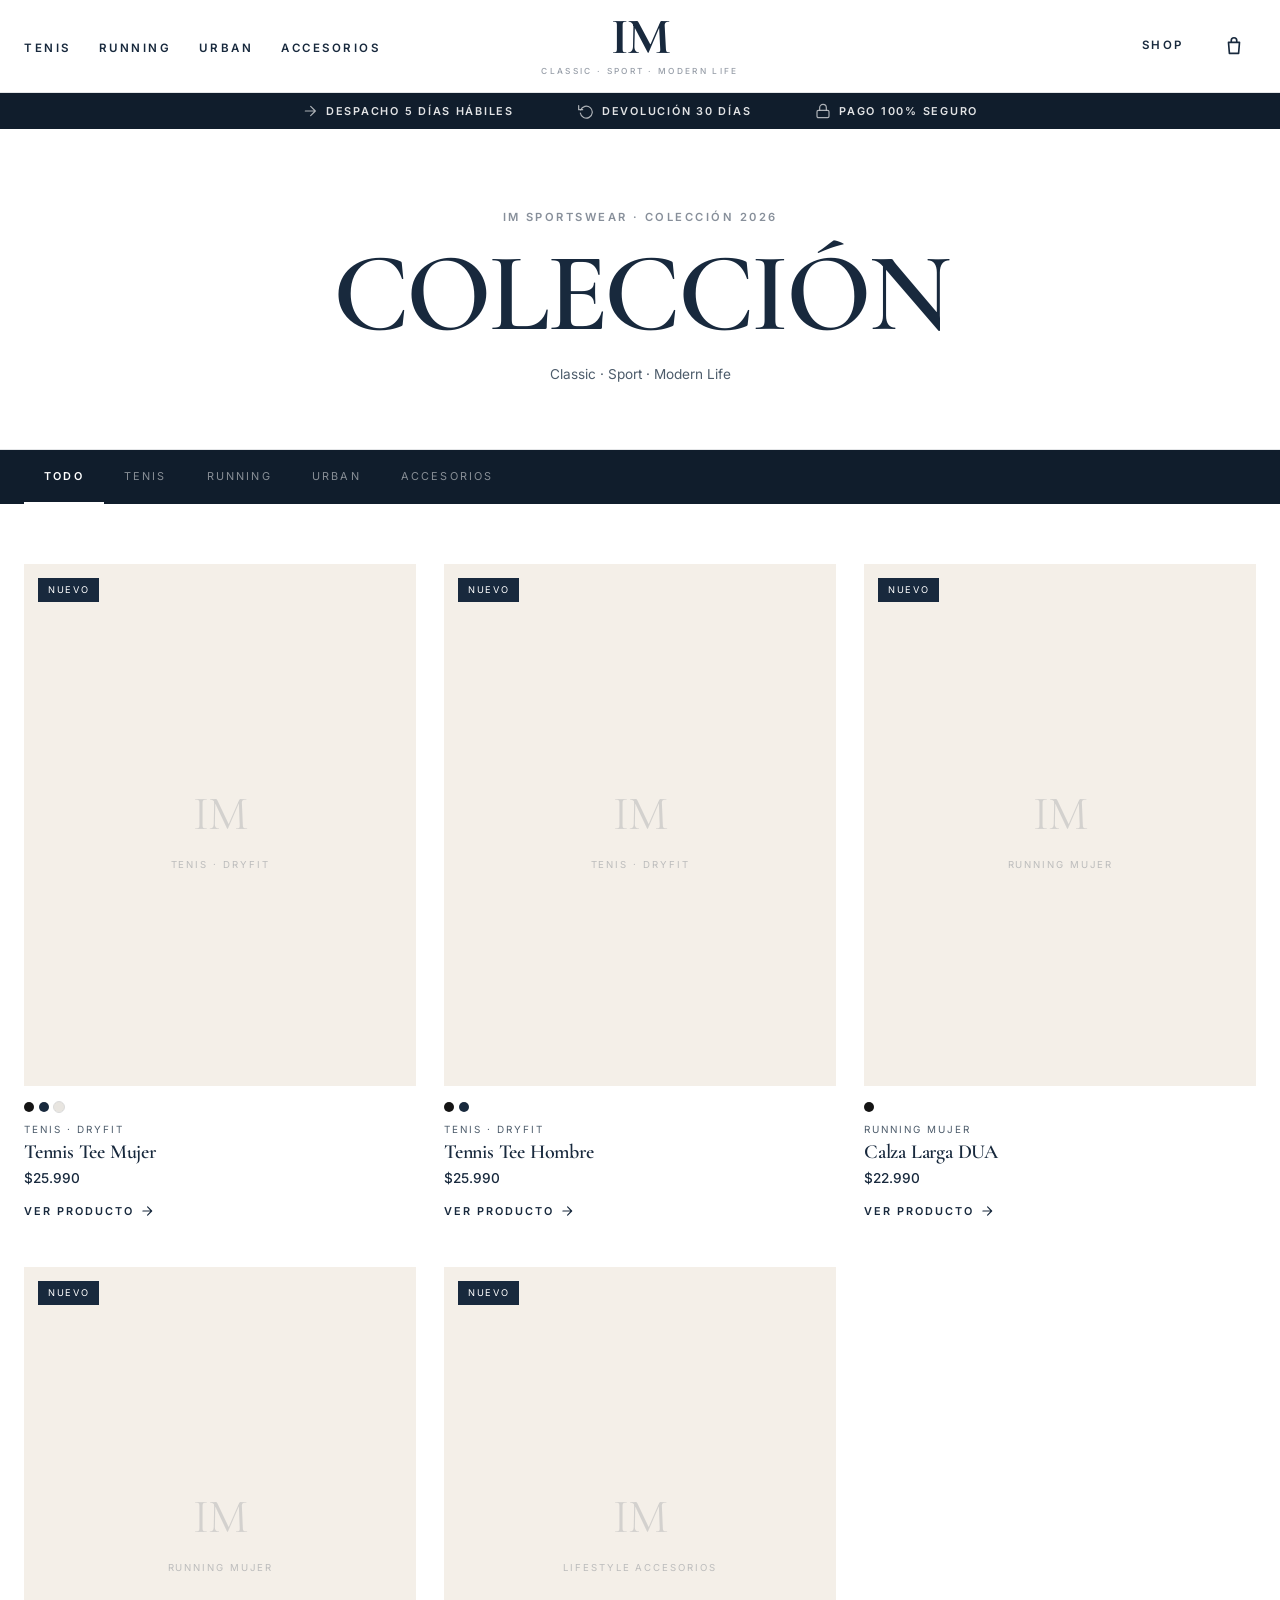
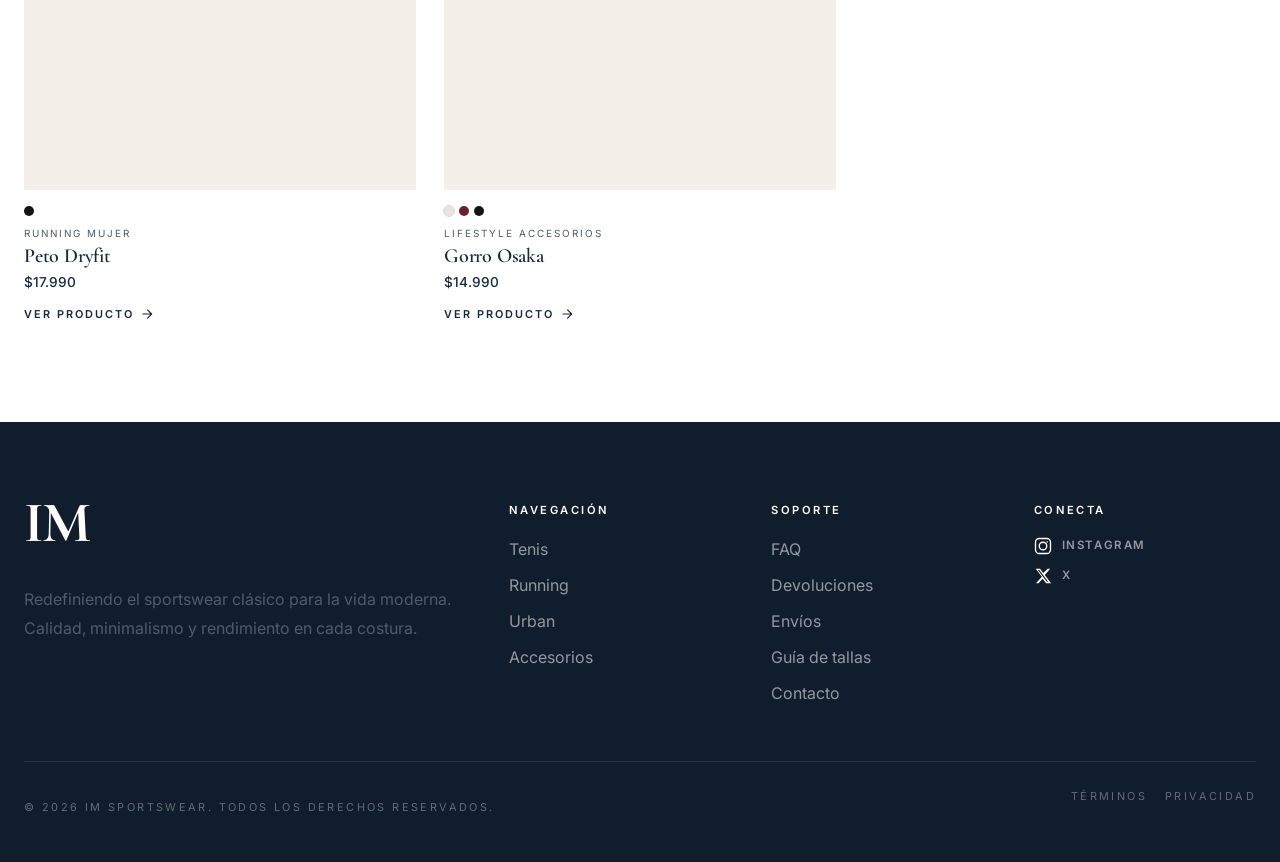
==== commit 2c9961a2: "White hero, navy filters, split tennis tee, clean categories" ====
--- a/shop/index.html
+++ b/shop/index.html
@@ -4,42 +4,37 @@
     <meta charset="UTF-8" />
     <meta name="viewport" content="width=device-width, initial-scale=1.0" />
     <meta name="description" content="IM Sportswear — Tienda oficial. Tenis, Running, Urban y Accesorios." />
-    <title>Shop — IM Sportswear</title>
+    <title>Colección — IM Sportswear</title>
     <link rel="preconnect" href="https://fonts.googleapis.com" />
     <link rel="preconnect" href="https://fonts.gstatic.com" crossorigin />
     <link href="https://fonts.googleapis.com/css2?family=Cormorant+Garamond:wght@400;500;600;700&family=Inter:wght@300;400;500;600;700&display=swap" rel="stylesheet" />
     <link rel="stylesheet" href="/assets/styles.css?v=2.2" />
-    <link rel="stylesheet" href="/assets/shop.css?v=1.0" />
+    <link rel="stylesheet" href="/assets/shop.css?v=1.1" />
   </head>
   <body>
     <a class="skip-link" href="#contenido">Saltar al contenido</a>
 
-    <header class="site-header" id="top">
+    <header class="site-header">
       <div class="container nav-wrap">
         <button class="menu-toggle" type="button" aria-expanded="false" aria-controls="site-menu" aria-label="Abrir menú">
           <span></span><span></span><span></span>
         </button>
-
         <nav class="site-nav" aria-label="Principal">
           <ul id="site-menu" class="menu-left">
-            <li><a href="https://imsportswear.cl/#urban">Urban</a></li>
             <li><a href="https://imsportswear.cl/#tenis">Tenis</a></li>
             <li><a href="https://imsportswear.cl/#running">Running</a></li>
+            <li><a href="https://imsportswear.cl/#urban">Urban</a></li>
             <li><a href="https://imsportswear.cl/#accesorios">Accesorios</a></li>
           </ul>
         </nav>
-
-        <div class="brand-mark" aria-label="IM Sportswear">
+        <div class="brand-mark">
           <a href="https://imsportswear.cl" class="brand-logo">IM</a>
           <span class="brand-tagline">Classic · Sport · Modern Life</span>
         </div>
-
         <div class="nav-actions">
-          <a class="shop-link" href="https://shop.imsportswear.cl">Colección</a>
-          <a class="bag-link" href="#" aria-label="Tienda">
-            <svg viewBox="0 0 24 24" aria-hidden="true">
-              <path d="M6 8h12l-1 12H7L6 8Zm3-1V6a3 3 0 1 1 6 0v1" fill="none" stroke="currentColor" stroke-width="1.8" stroke-linecap="round" stroke-linejoin="round"/>
-            </svg>
+          <a class="shop-link" href="https://shop.imsportswear.cl">Shop</a>
+          <a class="bag-link" href="https://shop.imsportswear.cl" aria-label="Tienda">
+            <svg viewBox="0 0 24 24" aria-hidden="true"><path d="M6 8h12l-1 12H7L6 8Zm3-1V6a3 3 0 1 1 6 0v1" fill="none" stroke="currentColor" stroke-width="1.8" stroke-linecap="round" stroke-linejoin="round"/></svg>
           </a>
         </div>
       </div>
@@ -50,49 +45,43 @@
       <div class="trust-bar">
         <div class="container trust-wrap">
           <div class="trust-item">
-            <svg viewBox="0 0 24 24" width="20" height="20" fill="none" stroke="currentColor" stroke-width="1.8" stroke-linecap="round" stroke-linejoin="round" aria-hidden="true">
-              <path d="M5 12h14M13 5l7 7-7 7"/>
-            </svg>
+            <svg viewBox="0 0 24 24" width="16" height="16" fill="none" stroke="currentColor" stroke-width="1.8" stroke-linecap="round" stroke-linejoin="round" aria-hidden="true"><path d="M5 12h14M13 5l7 7-7 7"/></svg>
             <span>Despacho 5 días hábiles</span>
           </div>
           <div class="trust-item">
-            <svg viewBox="0 0 24 24" width="20" height="20" fill="none" stroke="currentColor" stroke-width="1.8" stroke-linecap="round" stroke-linejoin="round" aria-hidden="true">
-              <polyline points="1 4 1 10 7 10"/><path d="M3.51 15a9 9 0 1 0 .49-4.5"/>
-            </svg>
+            <svg viewBox="0 0 24 24" width="16" height="16" fill="none" stroke="currentColor" stroke-width="1.8" stroke-linecap="round" stroke-linejoin="round" aria-hidden="true"><polyline points="1 4 1 10 7 10"/><path d="M3.51 15a9 9 0 1 0 .49-4.5"/></svg>
             <span>Devolución 30 días</span>
           </div>
           <div class="trust-item">
-            <svg viewBox="0 0 24 24" width="20" height="20" fill="none" stroke="currentColor" stroke-width="1.8" stroke-linecap="round" stroke-linejoin="round" aria-hidden="true">
-              <rect x="3" y="11" width="18" height="11" rx="2"/><path d="M7 11V7a5 5 0 0 1 10 0v4"/>
-            </svg>
+            <svg viewBox="0 0 24 24" width="16" height="16" fill="none" stroke="currentColor" stroke-width="1.8" stroke-linecap="round" stroke-linejoin="round" aria-hidden="true"><rect x="3" y="11" width="18" height="11" rx="2"/><path d="M7 11V7a5 5 0 0 1 10 0v4"/></svg>
             <span>Pago 100% seguro</span>
           </div>
         </div>
       </div>
 
-      <section class="shop-hero tone-beige">
-        <div class="container shop-hero-content">
-          <p class="eyebrow">IM Sportswear · 2026</p>
+      <section class="shop-hero">
+        <div class="container">
+          <p class="eyebrow">IM Sportswear · Colección 2026</p>
           <h1>COLECCIÓN</h1>
-          <p class="hero-quote">Elegancia funcional para quienes se mueven con propósito</p>
+          <p class="hero-sub">Classic · Sport · Modern Life</p>
         </div>
       </section>
 
-      <div class="shop-filters-bar">
-        <div class="container shop-filters-wrap">
-          <button class="filter-pill active" data-filter="all">Todo</button>
-          <button class="filter-pill" data-filter="mujer">Mujer</button>
-          <button class="filter-pill" data-filter="hombre">Hombre</button>
-          <button class="filter-pill" data-filter="unisex">Unisex</button>
-          <button class="filter-pill" data-filter="performance">Performance</button>
-          <button class="filter-pill" data-filter="lifestyle">Lifestyle</button>
+      <div class="shop-cats">
+        <div class="container shop-cats-inner">
+          <button class="cat-btn active" data-cat="all">Todo</button>
+          <button class="cat-btn" data-cat="tenis">Tenis</button>
+          <button class="cat-btn" data-cat="running">Running</button>
+          <button class="cat-btn" data-cat="urban">Urban</button>
+          <button class="cat-btn" data-cat="accesorios">Accesorios</button>
         </div>
       </div>
 
       <section class="shop-section">
         <div class="container">
-          <div class="shop-grid" id="shop-grid"></div>
-          <p class="shop-empty" id="shop-empty" style="display:none">No hay productos en esta categoría.</p>
+          <div class="product-grid" id="product-grid">
+            <p class="shop-empty" id="grid-empty" style="display:none">No hay productos en esta categoría.</p>
+          </div>
         </div>
       </section>
 
@@ -104,17 +93,15 @@
           <p class="brand-logo">IM</p>
           <p>Redefiniendo el sportswear clásico para la vida moderna. Calidad, minimalismo y rendimiento en cada costura.</p>
         </div>
-
         <nav class="footer-nav" aria-label="Navegación">
           <h3>Navegación</h3>
           <ul>
-            <li><a href="https://imsportswear.cl/#urban">Urban</a></li>
             <li><a href="https://imsportswear.cl/#tenis">Tenis</a></li>
             <li><a href="https://imsportswear.cl/#running">Running</a></li>
+            <li><a href="https://imsportswear.cl/#urban">Urban</a></li>
             <li><a href="https://imsportswear.cl/#accesorios">Accesorios</a></li>
           </ul>
         </nav>
-
         <nav class="footer-nav" aria-label="Soporte">
           <h3>Soporte</h3>
           <ul>
@@ -125,28 +112,20 @@
             <li><a href="mailto:ventas@imspa.cl">Contacto</a></li>
           </ul>
         </nav>
-
         <section class="footer-social">
           <h3>Conecta</h3>
           <div class="social-links">
             <a href="#" aria-label="Instagram">
-              <svg viewBox="0 0 24 24" width="18" height="18" fill="none" stroke="currentColor" stroke-width="1.8" stroke-linecap="round" stroke-linejoin="round" aria-hidden="true">
-                <rect x="2" y="2" width="20" height="20" rx="5"/>
-                <circle cx="12" cy="12" r="5"/>
-                <circle cx="17.5" cy="6.5" r="1" fill="currentColor" stroke="none"/>
-              </svg>
+              <svg viewBox="0 0 24 24" width="18" height="18" fill="none" stroke="currentColor" stroke-width="1.8" stroke-linecap="round" stroke-linejoin="round" aria-hidden="true"><rect x="2" y="2" width="20" height="20" rx="5"/><circle cx="12" cy="12" r="5"/><circle cx="17.5" cy="6.5" r="1" fill="currentColor" stroke="none"/></svg>
               Instagram
             </a>
-            <a href="#" aria-label="X / Twitter">
-              <svg viewBox="0 0 24 24" width="18" height="18" fill="currentColor" aria-hidden="true">
-                <path d="M18.244 2.25h3.308l-7.227 8.26 8.502 11.24H16.17l-4.714-6.231-5.401 6.231H2.744l7.736-8.844L2.25 2.25H8.08l4.26 5.635zm-1.161 17.52h1.833L7.084 4.126H5.117z"/>
-              </svg>
+            <a href="#" aria-label="X">
+              <svg viewBox="0 0 24 24" width="18" height="18" fill="currentColor" aria-hidden="true"><path d="M18.244 2.25h3.308l-7.227 8.26 8.502 11.24H16.17l-4.714-6.231-5.401 6.231H2.744l7.736-8.844L2.25 2.25H8.08l4.26 5.635zm-1.161 17.52h1.833L7.084 4.126H5.117z"/></svg>
               X
             </a>
           </div>
         </section>
       </div>
-
       <div class="container footer-bottom">
         <p>© <span id="year"></span> IM Sportswear. Todos los derechos reservados.</p>
         <div>
--- a/assets/shop.css
+++ b/assets/shop.css
@@ -1,216 +1,424 @@
+/* ══════════════════════════════
+   SHOP — IM Sportswear
+   ══════════════════════════════ */
+
+/* ── Trust bar ── */
+.trust-bar {
+  background: var(--navy-deep);
+  color: rgba(255,255,255,0.7);
+  padding: 10px 0;
+  border: none;
+}
+.trust-wrap {
+  display: flex;
+  justify-content: center;
+  gap: clamp(24px, 5vw, 72px);
+  flex-wrap: wrap;
+}
+.trust-item {
+  display: flex;
+  align-items: center;
+  gap: 8px;
+  font-size: 0.68rem;
+  letter-spacing: 0.16em;
+  text-transform: uppercase;
+}
+
 /* ── Shop Hero ── */
 .shop-hero {
-  padding: 72px 0 64px;
+  padding: 80px 0 64px;
   text-align: center;
-}
-.shop-hero-content h1 {
+  background: #fff;
+  border-bottom: 1px solid var(--line);
+}
+.shop-hero .eyebrow { margin-bottom: 12px; }
+.shop-hero h1 {
   font-family: var(--font-display);
-  font-size: clamp(3rem, 7vw, 6rem);
-  font-weight: 600;
-  letter-spacing: -0.02em;
-  margin: 12px 0 16px;
+  font-size: clamp(3.5rem, 9vw, 7rem);
+  font-weight: 600;
+  letter-spacing: -0.03em;
+  margin: 0 0 14px;
   line-height: 1;
 }
-.shop-hero-content .hero-quote {
-  font-size: 0.9rem;
+.shop-hero .hero-sub {
+  font-size: 0.85rem;
   color: var(--muted);
   margin: 0;
 }
 
-/* ── Filters ── */
-.shop-filters-bar {
-  border-top: 1px solid var(--line);
-  border-bottom: 1px solid var(--line);
-  background: #fff;
+/* ── Category Filters ── */
+.shop-cats {
+  background: var(--navy-deep);
   position: sticky;
   top: 64px;
   z-index: 10;
 }
-.shop-filters-wrap {
-  display: flex;
-  gap: 0;
+.shop-cats-inner {
+  display: flex;
   overflow-x: auto;
   scrollbar-width: none;
 }
-.shop-filters-wrap::-webkit-scrollbar { display: none; }
-
-.filter-pill {
+.shop-cats-inner::-webkit-scrollbar { display: none; }
+.cat-btn {
   flex-shrink: 0;
   background: none;
   border: none;
   border-bottom: 2px solid transparent;
   cursor: pointer;
   font-family: var(--font-ui);
-  font-size: 0.7rem;
+  font-size: 0.68rem;
   letter-spacing: 0.2em;
   text-transform: uppercase;
-  color: var(--muted);
-  padding: 18px 22px;
+  color: rgba(255,255,255,0.5);
+  padding: 18px 20px;
   transition: color 0.2s, border-color 0.2s;
-}
-.filter-pill:hover { color: var(--navy); }
-.filter-pill.active {
-  color: var(--navy);
-  border-bottom-color: var(--navy);
-  font-weight: 600;
-}
-
-/* ── Shop Grid ── */
-.shop-section { padding: 64px 0 96px; }
-.shop-grid {
+  white-space: nowrap;
+}
+.cat-btn:hover { color: rgba(255,255,255,0.9); }
+.cat-btn.active {
+  color: #fff;
+  font-weight: 600;
+  border-bottom-color: #fff;
+}
+
+/* ── Product Grid ── */
+.shop-section { padding: 60px 0 100px; }
+.product-grid {
   display: grid;
-  grid-template-columns: repeat(auto-fill, minmax(260px, 1fr));
-  gap: 48px 32px;
-}
-.shop-empty {
-  text-align: center;
-  color: var(--muted);
-  padding: 80px 0;
-  font-size: 0.9rem;
-  letter-spacing: 0.1em;
-}
-
-/* ── Product Card ── */
-.product-card { display: flex; flex-direction: column; }
-.product-card.hidden { display: none; }
-
-.product-img-wrap {
+  grid-template-columns: repeat(3, 1fr);
+  gap: 48px 28px;
+}
+.product-card-item { display: flex; flex-direction: column; }
+.product-card-item.hidden { display: none; }
+
+/* ── Card Image ── */
+.card-img {
   aspect-ratio: 3 / 4;
   background: var(--beige);
+  position: relative;
   overflow: hidden;
-  position: relative;
-  margin-bottom: 20px;
-}
-.product-img-wrap img {
+  margin-bottom: 16px;
+  display: flex;
+  align-items: center;
+  justify-content: center;
+}
+.card-img img {
   width: 100%;
   height: 100%;
   object-fit: cover;
-  transition: transform 0.5s ease;
-}
-.product-card:hover .product-img-wrap img { transform: scale(1.04); }
-
-.product-badge {
+  transition: transform 0.6s cubic-bezier(.25,.46,.45,.94);
+}
+.card-img-placeholder {
+  display: flex;
+  flex-direction: column;
+  align-items: center;
+  justify-content: center;
+  width: 100%;
+  height: 100%;
+  gap: 8px;
+}
+.card-img-placeholder span:first-child {
+  font-family: var(--font-display);
+  font-size: clamp(2rem, 4vw, 3rem);
+  letter-spacing: -0.03em;
+  color: rgba(24,41,61,0.15);
+}
+.card-img-placeholder span:last-child {
+  font-size: 0.6rem;
+  letter-spacing: 0.2em;
+  text-transform: uppercase;
+  color: rgba(24,41,61,0.25);
+}
+.product-card-item:hover .card-img img { transform: scale(1.05); }
+.card-badge {
   position: absolute;
   top: 14px;
   left: 14px;
   background: var(--navy);
   color: #fff;
-  font-size: 0.6rem;
+  font-size: 0.58rem;
   letter-spacing: 0.18em;
   text-transform: uppercase;
   padding: 5px 10px;
 }
-.badge-out { background: rgba(24,41,61,0.35); }
-
-.product-subtitle {
+.card-badge.new { background: var(--navy); }
+.card-badge.out { background: rgba(24,41,61,0.3); }
+
+/* ── Card Color Dots ── */
+.card-colors {
+  display: flex;
+  gap: 5px;
+  margin-bottom: 10px;
+}
+.c-dot {
+  width: 10px; height: 10px;
+  border-radius: 50%;
+  display: inline-block;
+}
+.c-dot[data-c="Negro"]  { background: #141414; }
+.c-dot[data-c="Navy"]   { background: #18293d; }
+.c-dot[data-c="Blanco"] { background: #e8e5e0; outline: 1px solid rgba(0,0,0,0.15); }
+.c-dot[data-c="Burdeo"] { background: #6b1f2a; }
+
+/* ── Card Info ── */
+.card-cat {
+  font-size: 0.62rem;
+  letter-spacing: 0.2em;
+  text-transform: uppercase;
+  color: var(--muted);
+  margin: 0 0 3px;
+}
+.card-name {
+  font-family: var(--font-display);
+  font-size: 1.25rem;
+  font-weight: 600;
+  letter-spacing: -0.01em;
+  margin: 0 0 4px;
+  line-height: 1.2;
+}
+.card-price {
+  font-size: 0.85rem;
+  font-weight: 500;
+  color: var(--navy);
+  margin: 0 0 14px;
+}
+.card-link {
+  font-size: 0.68rem;
+  letter-spacing: 0.18em;
+  text-transform: uppercase;
+  color: var(--navy);
+  font-weight: 600;
+  display: inline-flex;
+  align-items: center;
+  gap: 6px;
+  transition: gap 0.2s;
+}
+.card-link:hover { gap: 10px; }
+
+/* ── Shop Empty ── */
+.shop-empty {
+  grid-column: 1 / -1;
+  text-align: center;
+  padding: 80px 0;
+  color: var(--muted);
+  font-size: 0.9rem;
+  letter-spacing: 0.08em;
+}
+
+/* ══════════════════════════════
+   PDP — Product Detail Page
+   ══════════════════════════════ */
+.pdp-breadcrumb {
+  padding: 20px 0;
+  font-size: 0.68rem;
+  letter-spacing: 0.14em;
+  text-transform: uppercase;
+  color: var(--muted);
+}
+.pdp-breadcrumb a { color: var(--muted); }
+.pdp-breadcrumb a:hover { color: var(--navy); }
+.pdp-breadcrumb span { margin: 0 8px; opacity: 0.4; }
+
+.pdp-layout {
+  display: grid;
+  grid-template-columns: 1fr 1fr;
+  gap: 64px;
+  align-items: start;
+  padding-bottom: 96px;
+}
+
+/* PDP Image */
+.pdp-media {
+  position: sticky;
+  top: 100px;
+}
+.pdp-img-main {
+  aspect-ratio: 3 / 4;
+  background: var(--beige);
+  display: flex;
+  align-items: center;
+  justify-content: center;
+  overflow: hidden;
+}
+.pdp-img-main img {
+  width: 100%;
+  height: 100%;
+  object-fit: cover;
+}
+.pdp-img-placeholder {
+  display: flex;
+  flex-direction: column;
+  align-items: center;
+  justify-content: center;
+  gap: 12px;
+  width: 100%;
+  height: 100%;
+}
+.pdp-img-placeholder .im-mark {
+  font-family: var(--font-display);
+  font-size: clamp(4rem, 8vw, 7rem);
+  letter-spacing: -0.04em;
+  color: rgba(24,41,61,0.1);
+  line-height: 1;
+}
+.pdp-img-placeholder .prod-name-ghost {
+  font-size: 0.65rem;
+  letter-spacing: 0.24em;
+  text-transform: uppercase;
+  color: rgba(24,41,61,0.2);
+}
+
+/* PDP Info */
+.pdp-info { padding-top: 8px; }
+.pdp-eyebrow {
+  font-size: 0.65rem;
+  letter-spacing: 0.22em;
+  text-transform: uppercase;
+  color: var(--muted);
+  margin-bottom: 10px;
+}
+.pdp-name {
+  font-family: var(--font-display);
+  font-size: clamp(2.2rem, 4vw, 3.2rem);
+  font-weight: 600;
+  letter-spacing: -0.02em;
+  margin: 0 0 6px;
+  line-height: 1.05;
+}
+.pdp-price {
+  font-size: 1.1rem;
+  font-weight: 500;
+  margin: 0 0 28px;
+  padding-bottom: 28px;
+  border-bottom: 1px solid var(--line);
+}
+.pdp-desc {
+  font-size: 0.88rem;
+  line-height: 1.75;
+  color: var(--muted);
+  margin-bottom: 32px;
+}
+
+/* Variant selectors */
+.pdp-variants { margin-bottom: 24px; }
+.pdp-var-row { margin-bottom: 18px; }
+.pdp-var-label {
   font-size: 0.65rem;
   letter-spacing: 0.2em;
   text-transform: uppercase;
   color: var(--muted);
-  margin: 0 0 4px;
-}
-.product-name {
-  font-family: var(--font-display);
-  font-size: 1.4rem;
-  font-weight: 600;
-  letter-spacing: -0.01em;
-  margin: 0 0 4px;
-}
-.product-price {
-  font-size: 0.88rem;
-  font-weight: 500;
-  margin: 0 0 22px;
-}
-
-/* ── Variants ── */
-.variant-row { margin-bottom: 14px; }
-.variant-row-label {
-  font-size: 0.64rem;
-  letter-spacing: 0.18em;
-  text-transform: uppercase;
-  color: var(--muted);
-  margin-bottom: 8px;
+  margin-bottom: 10px;
   display: flex;
   justify-content: space-between;
-}
-.variant-row-label strong { color: var(--navy); font-weight: 600; }
-.variant-opts { display: flex; flex-wrap: wrap; gap: 6px; }
-
-.v-btn {
+  align-items: center;
+}
+.pdp-var-label strong {
+  color: var(--navy);
+  font-weight: 600;
+}
+.pdp-var-opts { display: flex; flex-wrap: wrap; gap: 8px; }
+
+.pdp-v-btn {
   background: none;
   border: 1px solid var(--line);
   cursor: pointer;
   font-family: var(--font-ui);
-  font-size: 0.72rem;
+  font-size: 0.75rem;
   letter-spacing: 0.06em;
-  padding: 6px 14px;
+  padding: 9px 18px;
   color: var(--navy);
-  transition: border-color 0.15s, background 0.15s;
-}
-.v-btn:hover:not(:disabled) { border-color: var(--navy); }
-.v-btn.sel { background: var(--navy); border-color: var(--navy); color: #fff; }
-.v-btn:disabled { opacity: 0.28; cursor: not-allowed; text-decoration: line-through; }
-
-.color-btn {
-  width: 26px; height: 26px;
+  transition: border-color 0.15s, background 0.15s, color 0.15s;
+  min-width: 48px;
+  text-align: center;
+}
+.pdp-v-btn:hover:not(:disabled) { border-color: var(--navy); }
+.pdp-v-btn.sel { background: var(--navy); border-color: var(--navy); color: #fff; }
+.pdp-v-btn:disabled { opacity: 0.22; cursor: not-allowed; text-decoration: line-through; }
+
+.pdp-color-btn {
+  width: 32px; height: 32px;
   border-radius: 50%;
   border: 2px solid transparent;
   cursor: pointer;
-  padding: 0;
-  transition: transform 0.15s, border-color 0.15s;
-}
-.color-btn:hover:not(:disabled) { transform: scale(1.12); }
-.color-btn.sel { border-color: var(--navy); }
-.color-btn:disabled { opacity: 0.2; cursor: not-allowed; }
-.color-btn[data-color="Negro"]  { background: #141414; }
-.color-btn[data-color="Navy"]   { background: #18293d; }
-.color-btn[data-color="Blanco"] { background: #f0eeeb; outline: 1px solid #ccc; }
-.color-btn[data-color="Burdeo"] { background: #6b1f2a; }
-
-/* ── Stock ── */
-.stock-msg {
-  font-size: 0.67rem;
-  letter-spacing: 0.1em;
-  text-transform: uppercase;
-  min-height: 1.1em;
-  margin-bottom: 14px;
-  color: var(--muted);
-}
-.stock-msg.low  { color: #b45309; }
-.stock-msg.out  { color: rgba(24,41,61,0.3); }
-
-/* ── Buy Button ── */
-.btn-comprar {
+  outline: 3px solid transparent;
+  outline-offset: 2px;
+  transition: outline-color 0.15s, transform 0.15s;
+}
+.pdp-color-btn:hover:not(:disabled) { transform: scale(1.1); }
+.pdp-color-btn.sel { outline-color: var(--navy); }
+.pdp-color-btn:disabled { opacity: 0.2; cursor: not-allowed; }
+.pdp-color-btn[data-color="Negro"]  { background: #141414; }
+.pdp-color-btn[data-color="Navy"]   { background: #18293d; }
+.pdp-color-btn[data-color="Blanco"] { background: #e8e5e0; border-color: #ccc; }
+.pdp-color-btn[data-color="Burdeo"] { background: #6b1f2a; }
+
+/* Stock */
+.pdp-stock {
+  font-size: 0.68rem;
+  letter-spacing: 0.12em;
+  text-transform: uppercase;
+  min-height: 1.2em;
+  margin-bottom: 20px;
+  color: var(--muted);
+}
+.pdp-stock.low  { color: #b45309; }
+.pdp-stock.out  { color: rgba(24,41,61,0.3); }
+.pdp-stock.ok   { color: #2d6a4f; }
+
+/* Buy button */
+.pdp-buy {
   display: block;
   width: 100%;
-  padding: 15px;
+  padding: 17px;
   text-align: center;
   background: var(--navy);
   color: #fff;
   border: none;
   font-family: var(--font-ui);
-  font-size: 0.72rem;
-  font-weight: 600;
-  letter-spacing: 0.2em;
+  font-size: 0.75rem;
+  font-weight: 600;
+  letter-spacing: 0.22em;
   text-transform: uppercase;
   cursor: pointer;
   transition: background 0.2s;
   text-decoration: none;
-}
-.btn-comprar:hover { background: var(--navy-deep); color: #fff; }
-.btn-comprar.disabled,
-.btn-comprar:disabled {
-  background: rgba(24,41,61,0.18);
+  margin-bottom: 14px;
+}
+.pdp-buy:hover { background: var(--navy-deep); color: #fff; }
+.pdp-buy.pending {
+  background: rgba(24,41,61,0.25);
+  cursor: default;
+  pointer-events: none;
+}
+.pdp-buy.sold-out {
+  background: rgba(24,41,61,0.15);
   cursor: not-allowed;
   pointer-events: none;
 }
-.btn-comprar.pending {
-  background: rgba(24,41,61,0.35);
-  cursor: default;
-  pointer-events: none;
-}
-
-@media (max-width: 640px) {
-  .shop-grid { grid-template-columns: repeat(2, 1fr); gap: 28px 14px; }
-  .filter-pill { padding: 16px 14px; font-size: 0.64rem; }
-}
+
+/* Shipping note */
+.pdp-shipping {
+  display: flex;
+  align-items: center;
+  gap: 10px;
+  font-size: 0.72rem;
+  color: var(--muted);
+  letter-spacing: 0.06em;
+  padding: 14px 0;
+  border-top: 1px solid var(--line);
+  margin-top: 8px;
+}
+
+/* ── Responsive ── */
+@media (max-width: 1024px) {
+  .product-grid { grid-template-columns: repeat(2, 1fr); gap: 36px 20px; }
+}
+@media (max-width: 768px) {
+  .pdp-layout { grid-template-columns: 1fr; gap: 32px; }
+  .pdp-media { position: static; }
+}
+@media (max-width: 600px) {
+  .product-grid { grid-template-columns: repeat(2, 1fr); gap: 24px 12px; }
+  .cat-btn { padding: 16px 14px; font-size: 0.62rem; }
+  .trust-item span { display: none; }
+}
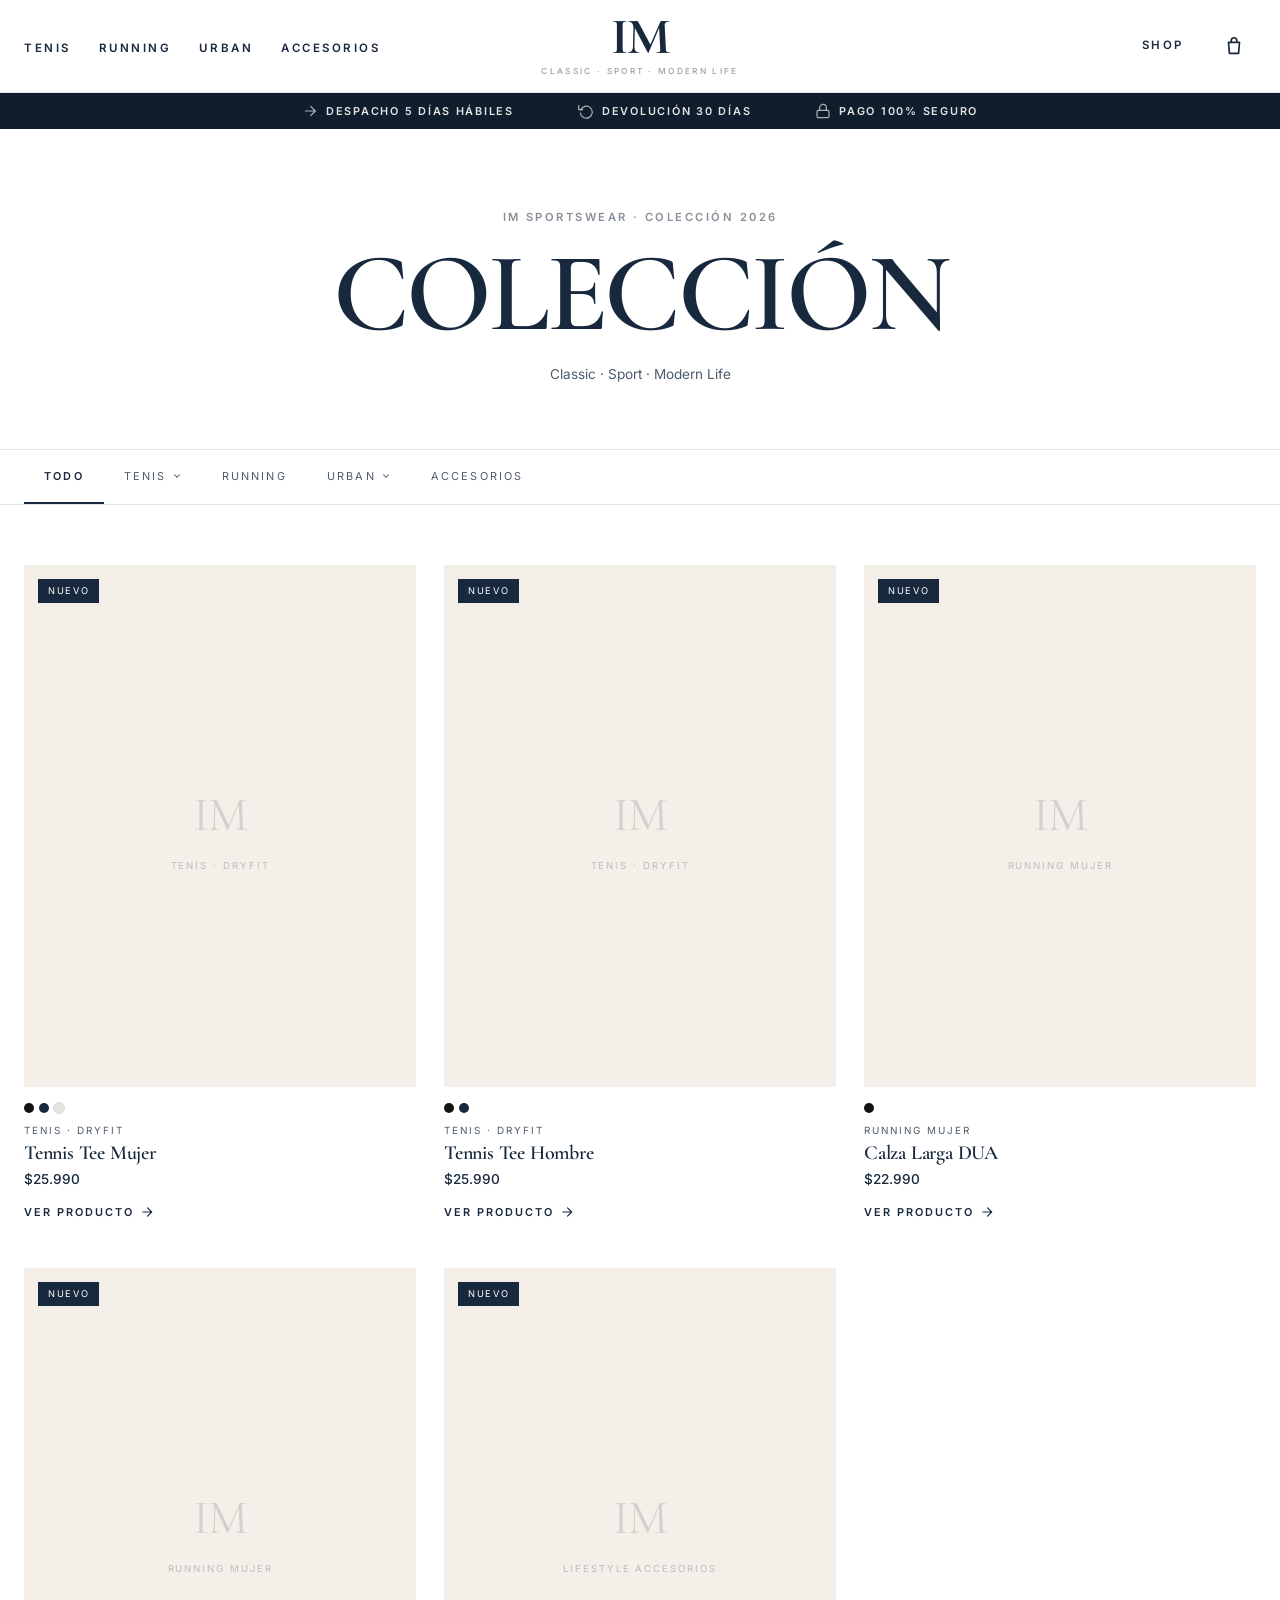
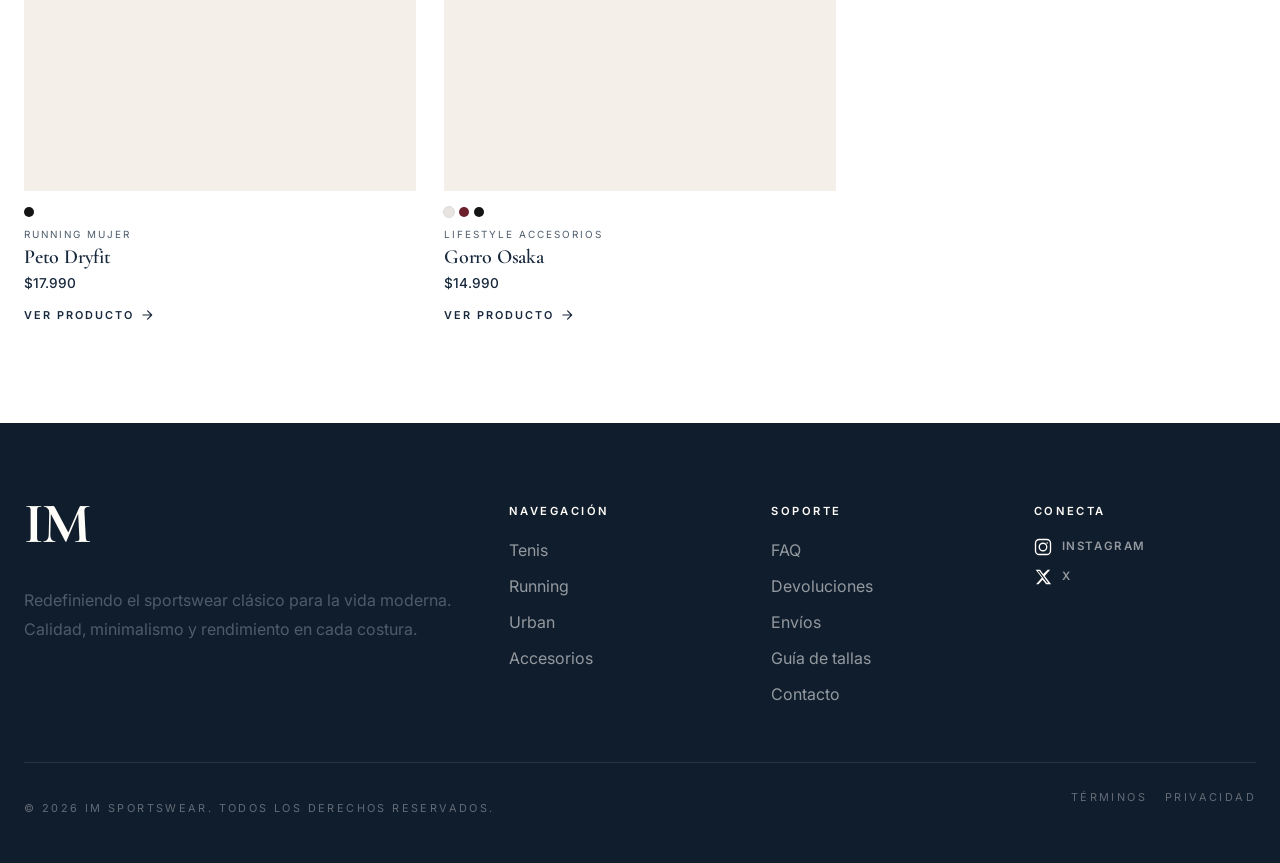
==== commit fa04a7e1: "White filters bar, dropdown subcategories for Tenis and Urban" ====
--- a/shop/index.html
+++ b/shop/index.html
@@ -69,11 +69,35 @@
 
       <div class="shop-cats">
         <div class="container shop-cats-inner">
-          <button class="cat-btn active" data-cat="all">Todo</button>
-          <button class="cat-btn" data-cat="tenis">Tenis</button>
-          <button class="cat-btn" data-cat="running">Running</button>
-          <button class="cat-btn" data-cat="urban">Urban</button>
-          <button class="cat-btn" data-cat="accesorios">Accesorios</button>
+          <div class="cat-item">
+            <button class="cat-btn active" data-cat="all">Todo</button>
+          </div>
+          <div class="cat-item" id="ci-tenis">
+            <button class="cat-btn" data-cat="tenis">
+              Tenis
+              <svg width="10" height="10" viewBox="0 0 24 24" fill="none" stroke="currentColor" stroke-width="2.5" stroke-linecap="round"><path d="M6 9l6 6 6-6"/></svg>
+            </button>
+            <div class="cat-dropdown">
+              <button data-cat="tenis-mujer">Tenis Mujer</button>
+              <button data-cat="tenis-hombre">Tenis Hombre</button>
+            </div>
+          </div>
+          <div class="cat-item">
+            <button class="cat-btn" data-cat="running">Running</button>
+          </div>
+          <div class="cat-item" id="ci-urban">
+            <button class="cat-btn" data-cat="urban">
+              Urban
+              <svg width="10" height="10" viewBox="0 0 24 24" fill="none" stroke="currentColor" stroke-width="2.5" stroke-linecap="round"><path d="M6 9l6 6 6-6"/></svg>
+            </button>
+            <div class="cat-dropdown">
+              <button data-cat="urban-mujer">Urban Mujer</button>
+              <button data-cat="urban-hombre">Urban Hombre</button>
+            </div>
+          </div>
+          <div class="cat-item">
+            <button class="cat-btn" data-cat="accesorios">Accesorios</button>
+          </div>
         </div>
       </div>
 
--- a/assets/shop.css
+++ b/assets/shop.css
@@ -48,7 +48,8 @@
 
 /* ── Category Filters ── */
 .shop-cats {
-  background: var(--navy-deep);
+  background: #fff;
+  border-bottom: 1px solid var(--line);
   position: sticky;
   top: 64px;
   z-index: 10;
@@ -59,6 +60,9 @@
   scrollbar-width: none;
 }
 .shop-cats-inner::-webkit-scrollbar { display: none; }
+
+/* Cat button with optional dropdown */
+.cat-item { position: relative; }
 .cat-btn {
   flex-shrink: 0;
   background: none;
@@ -69,17 +73,53 @@
   font-size: 0.68rem;
   letter-spacing: 0.2em;
   text-transform: uppercase;
-  color: rgba(255,255,255,0.5);
+  color: var(--muted);
   padding: 18px 20px;
   transition: color 0.2s, border-color 0.2s;
   white-space: nowrap;
-}
-.cat-btn:hover { color: rgba(255,255,255,0.9); }
+  display: flex;
+  align-items: center;
+  gap: 5px;
+}
+.cat-btn:hover { color: var(--navy); }
 .cat-btn.active {
-  color: #fff;
-  font-weight: 600;
-  border-bottom-color: #fff;
-}
+  color: var(--navy);
+  font-weight: 600;
+  border-bottom-color: var(--navy);
+}
+.cat-btn svg { transition: transform 0.2s; }
+.cat-item.open .cat-btn svg { transform: rotate(180deg); }
+
+/* Dropdown */
+.cat-dropdown {
+  display: none;
+  position: absolute;
+  top: 100%;
+  left: 0;
+  background: #fff;
+  border: 1px solid var(--line);
+  box-shadow: 0 8px 24px rgba(16,29,44,0.1);
+  min-width: 160px;
+  z-index: 20;
+}
+.cat-item.open .cat-dropdown { display: block; }
+.cat-dropdown button {
+  display: block;
+  width: 100%;
+  text-align: left;
+  background: none;
+  border: none;
+  cursor: pointer;
+  font-family: var(--font-ui);
+  font-size: 0.68rem;
+  letter-spacing: 0.16em;
+  text-transform: uppercase;
+  color: var(--muted);
+  padding: 13px 20px;
+  transition: background 0.15s, color 0.15s;
+}
+.cat-dropdown button:hover { background: var(--beige); color: var(--navy); }
+.cat-dropdown button.active { color: var(--navy); font-weight: 600; }
 
 /* ── Product Grid ── */
 .shop-section { padding: 60px 0 100px; }
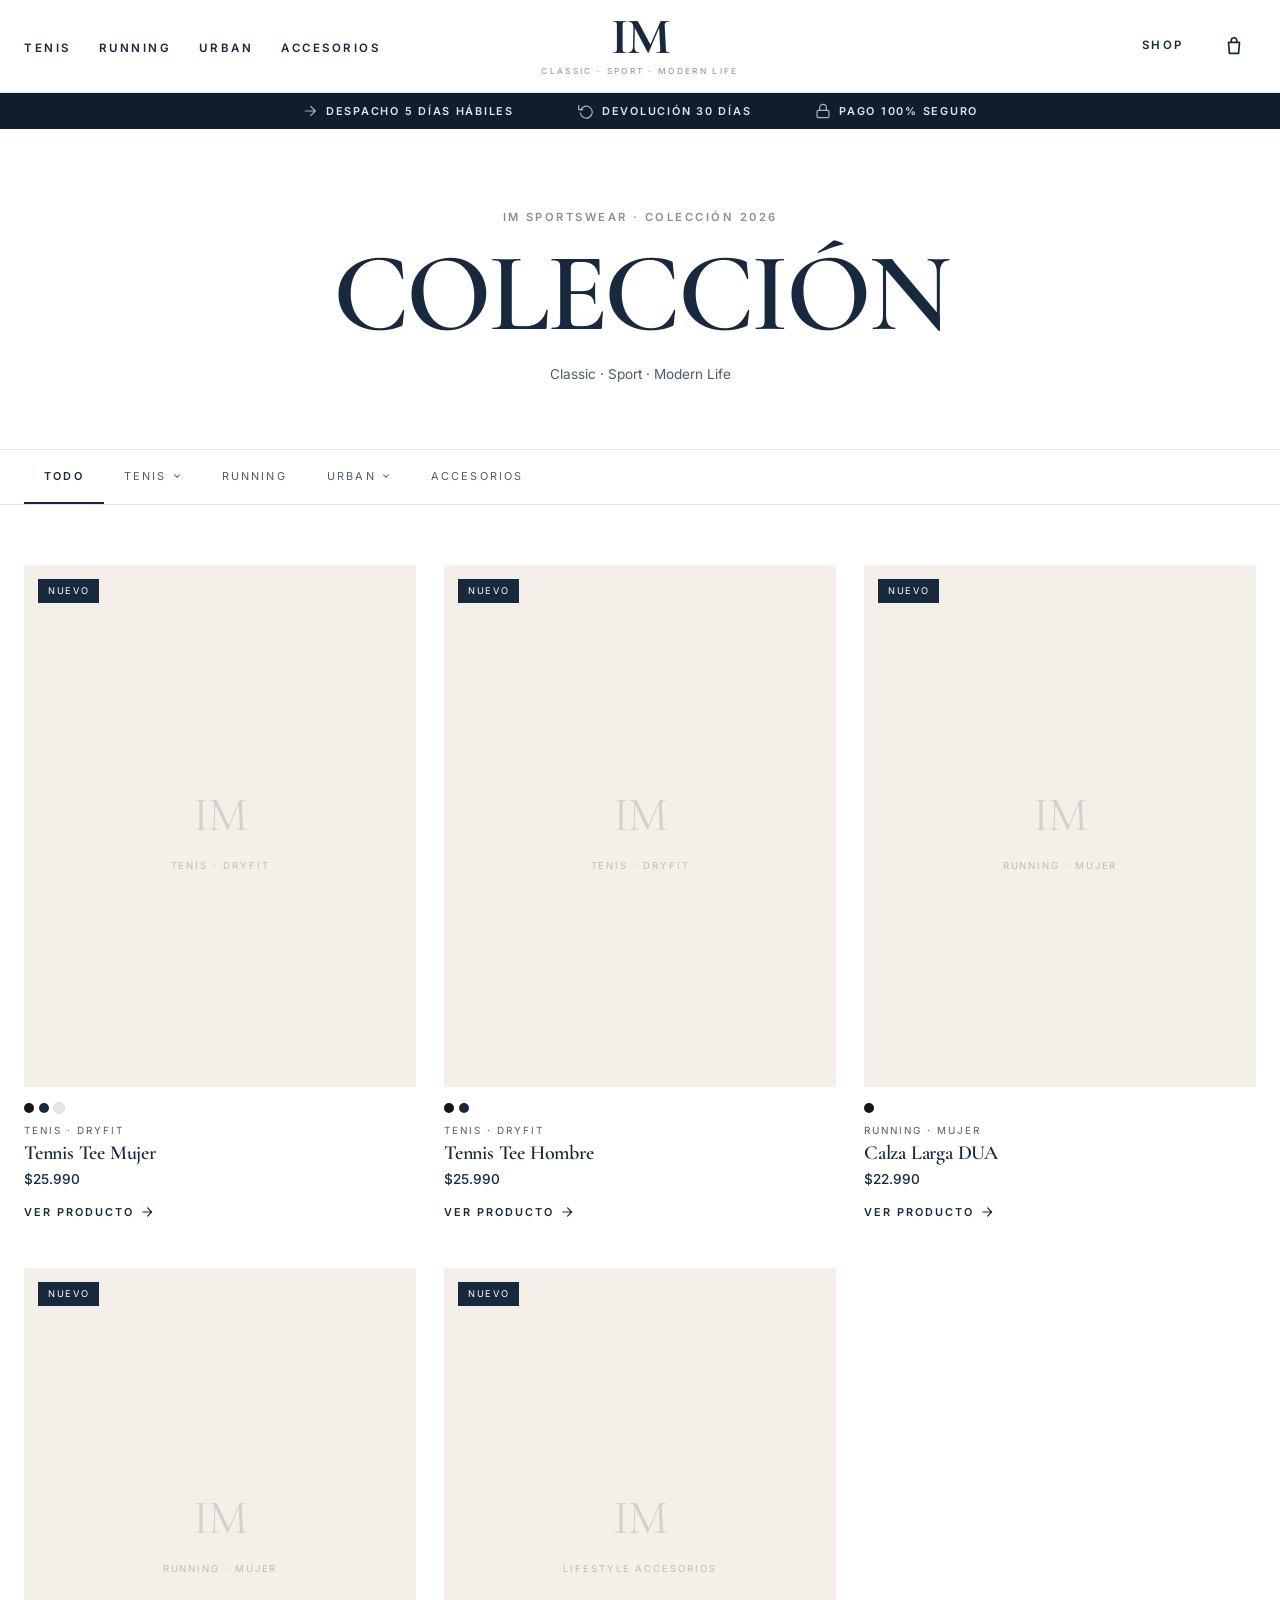
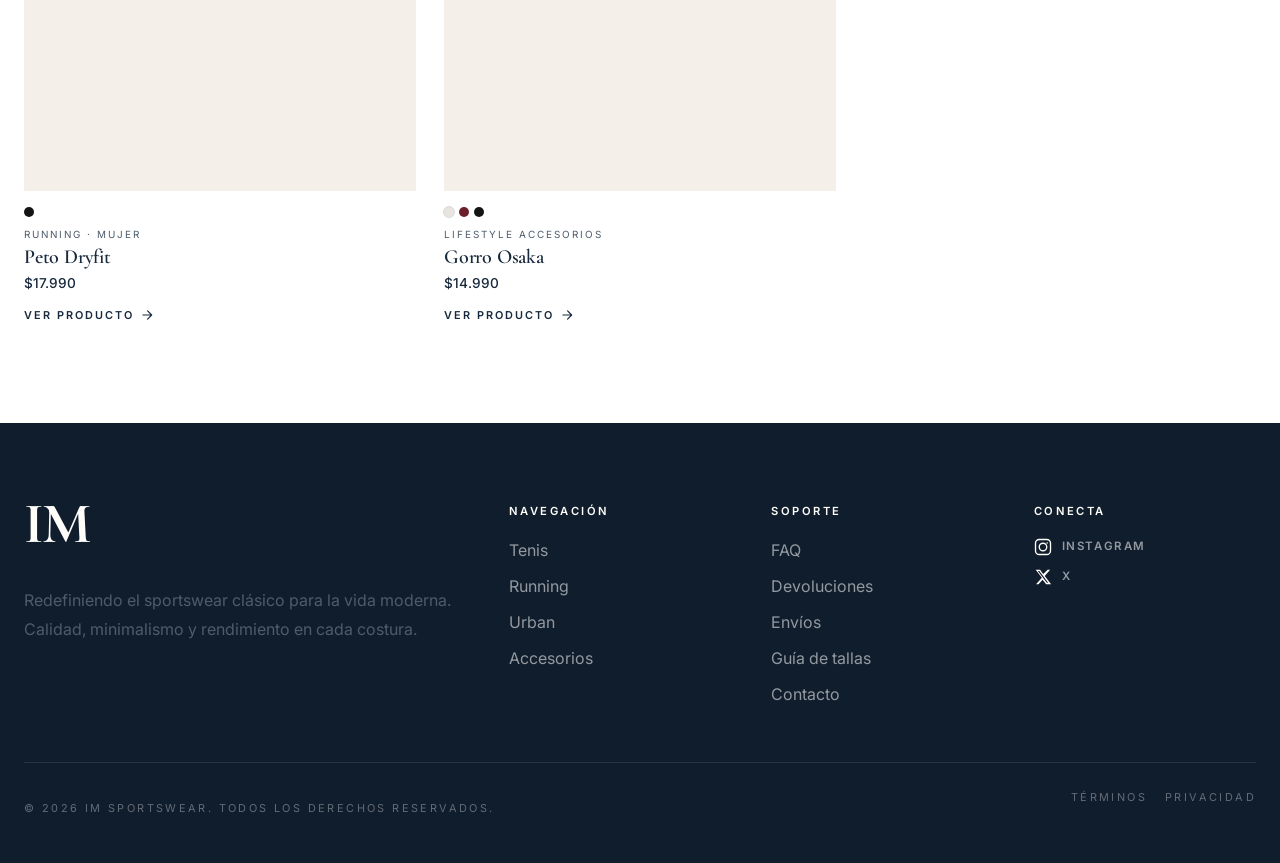
==== commit d433118e: "Fix subcategory row, overflow dropdown bug, clean product categories" ====
--- a/shop/index.html
+++ b/shop/index.html
@@ -69,35 +69,36 @@
 
       <div class="shop-cats">
         <div class="container shop-cats-inner">
+          <div class="cat-item"><button class="cat-btn active" data-cat="all">Todo</button></div>
           <div class="cat-item">
-            <button class="cat-btn active" data-cat="all">Todo</button>
-          </div>
-          <div class="cat-item" id="ci-tenis">
-            <button class="cat-btn" data-cat="tenis">
+            <button class="cat-btn has-sub" data-cat="tenis" data-sub="sub-tenis">
               Tenis
               <svg width="10" height="10" viewBox="0 0 24 24" fill="none" stroke="currentColor" stroke-width="2.5" stroke-linecap="round"><path d="M6 9l6 6 6-6"/></svg>
             </button>
-            <div class="cat-dropdown">
-              <button data-cat="tenis-mujer">Tenis Mujer</button>
-              <button data-cat="tenis-hombre">Tenis Hombre</button>
-            </div>
           </div>
+          <div class="cat-item"><button class="cat-btn" data-cat="running">Running</button></div>
           <div class="cat-item">
-            <button class="cat-btn" data-cat="running">Running</button>
-          </div>
-          <div class="cat-item" id="ci-urban">
-            <button class="cat-btn" data-cat="urban">
+            <button class="cat-btn has-sub" data-cat="urban" data-sub="sub-urban">
               Urban
               <svg width="10" height="10" viewBox="0 0 24 24" fill="none" stroke="currentColor" stroke-width="2.5" stroke-linecap="round"><path d="M6 9l6 6 6-6"/></svg>
             </button>
-            <div class="cat-dropdown">
-              <button data-cat="urban-mujer">Urban Mujer</button>
-              <button data-cat="urban-hombre">Urban Hombre</button>
-            </div>
           </div>
-          <div class="cat-item">
-            <button class="cat-btn" data-cat="accesorios">Accesorios</button>
-          </div>
+          <div class="cat-item"><button class="cat-btn" data-cat="accesorios">Accesorios</button></div>
+        </div>
+      </div>
+
+      <div class="shop-subcats" id="sub-tenis">
+        <div class="container shop-subcats-inner">
+          <button class="subcat-btn active" data-cat="tenis">Todos Tenis</button>
+          <button class="subcat-btn" data-cat="tenis-mujer">Mujer</button>
+          <button class="subcat-btn" data-cat="tenis-hombre">Hombre</button>
+        </div>
+      </div>
+      <div class="shop-subcats" id="sub-urban">
+        <div class="container shop-subcats-inner">
+          <button class="subcat-btn active" data-cat="urban">Todos Urban</button>
+          <button class="subcat-btn" data-cat="urban-mujer">Mujer</button>
+          <button class="subcat-btn" data-cat="urban-hombre">Hombre</button>
         </div>
       </div>
 
--- a/assets/shop.css
+++ b/assets/shop.css
@@ -61,8 +61,7 @@
 }
 .shop-cats-inner::-webkit-scrollbar { display: none; }
 
-/* Cat button with optional dropdown */
-.cat-item { position: relative; }
+.cat-item { display: contents; }
 .cat-btn {
   flex-shrink: 0;
   background: none;
@@ -88,38 +87,38 @@
   border-bottom-color: var(--navy);
 }
 .cat-btn svg { transition: transform 0.2s; }
-.cat-item.open .cat-btn svg { transform: rotate(180deg); }
-
-/* Dropdown */
-.cat-dropdown {
+.cat-btn.has-sub.active svg { transform: rotate(180deg); }
+
+/* Sub-row — appears below main row */
+.shop-subcats {
   display: none;
-  position: absolute;
-  top: 100%;
-  left: 0;
-  background: #fff;
-  border: 1px solid var(--line);
-  box-shadow: 0 8px 24px rgba(16,29,44,0.1);
-  min-width: 160px;
-  z-index: 20;
-}
-.cat-item.open .cat-dropdown { display: block; }
-.cat-dropdown button {
-  display: block;
-  width: 100%;
-  text-align: left;
+  background: var(--beige-soft);
+  border-bottom: 1px solid var(--line);
+}
+.shop-subcats.visible { display: block; }
+.shop-subcats-inner {
+  display: flex;
+  overflow-x: auto;
+  scrollbar-width: none;
+}
+.shop-subcats-inner::-webkit-scrollbar { display: none; }
+.subcat-btn {
+  flex-shrink: 0;
   background: none;
   border: none;
+  border-bottom: 2px solid transparent;
   cursor: pointer;
   font-family: var(--font-ui);
-  font-size: 0.68rem;
-  letter-spacing: 0.16em;
-  text-transform: uppercase;
-  color: var(--muted);
-  padding: 13px 20px;
-  transition: background 0.15s, color 0.15s;
-}
-.cat-dropdown button:hover { background: var(--beige); color: var(--navy); }
-.cat-dropdown button.active { color: var(--navy); font-weight: 600; }
+  font-size: 0.65rem;
+  letter-spacing: 0.18em;
+  text-transform: uppercase;
+  color: var(--muted);
+  padding: 12px 20px;
+  transition: color 0.2s, border-color 0.2s;
+  white-space: nowrap;
+}
+.subcat-btn:hover { color: var(--navy); }
+.subcat-btn.active { color: var(--navy); font-weight: 600; border-bottom-color: var(--navy); }
 
 /* ── Product Grid ── */
 .shop-section { padding: 60px 0 100px; }
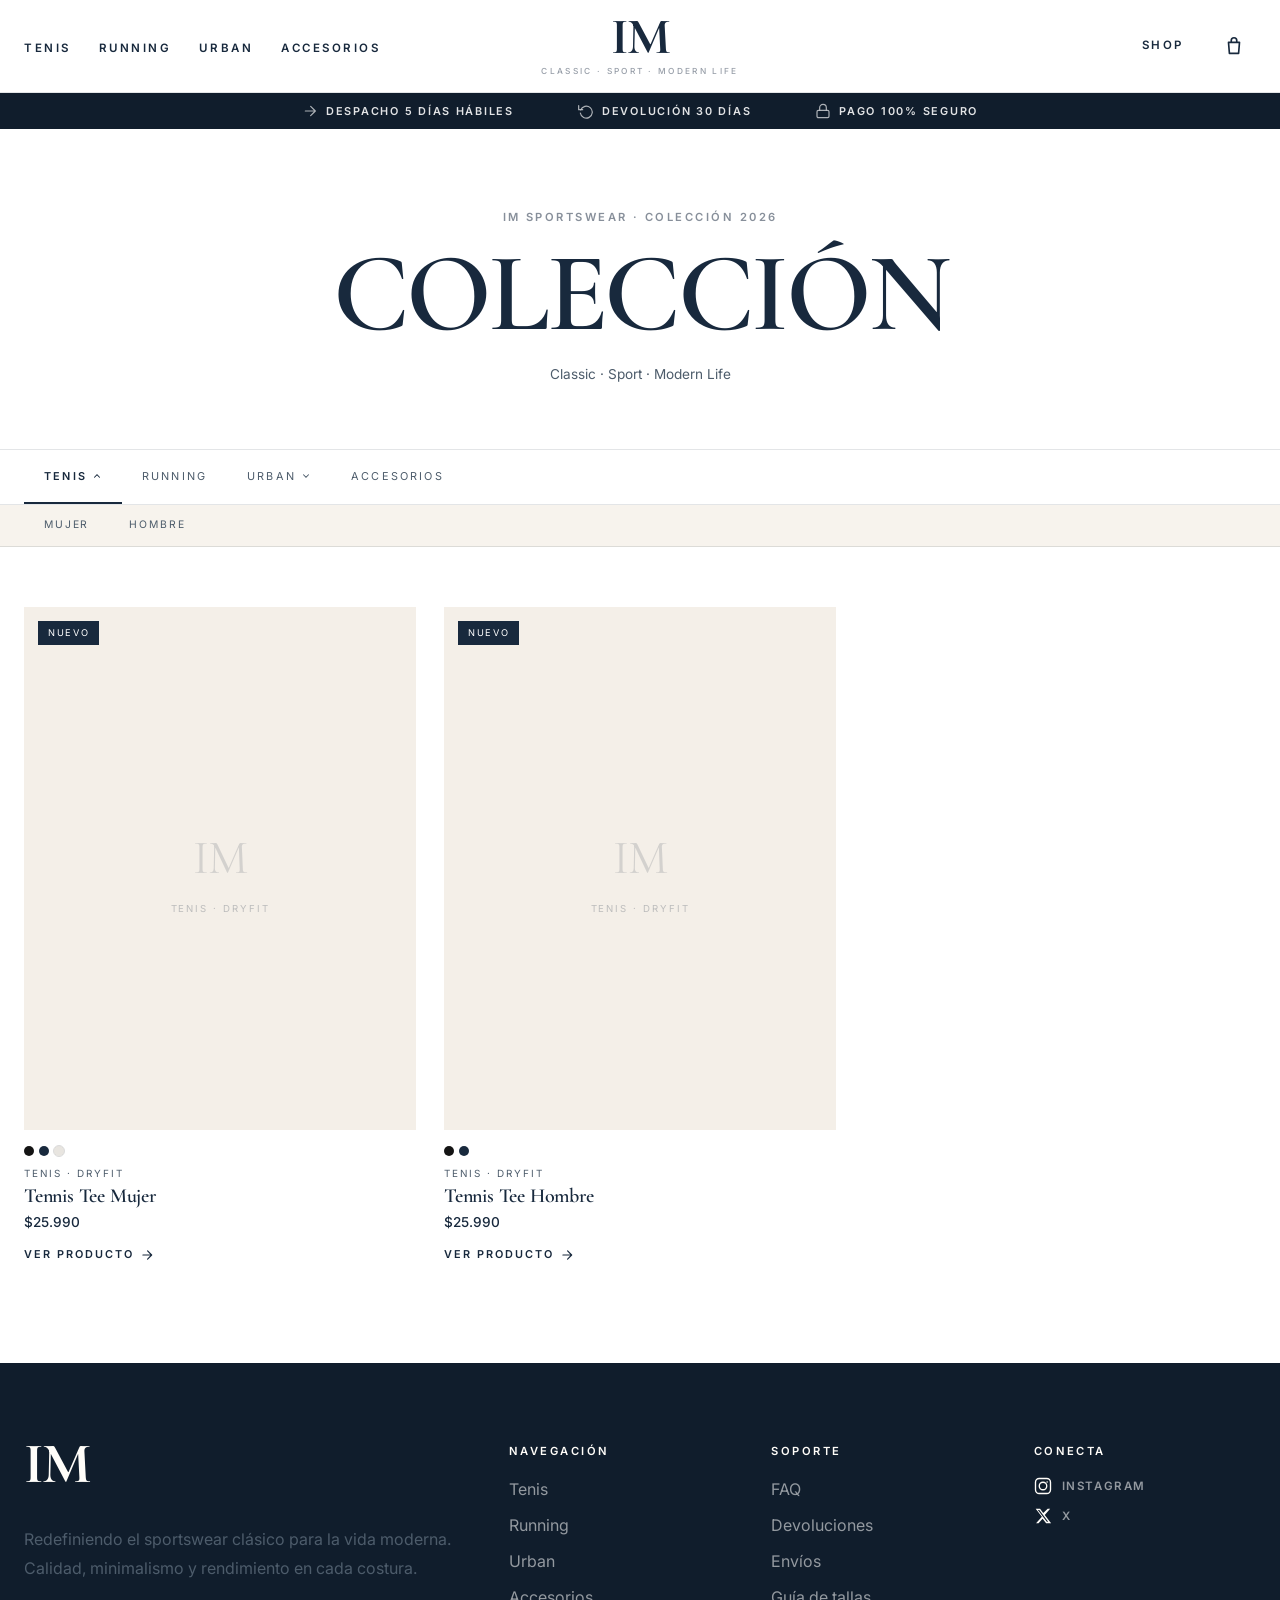
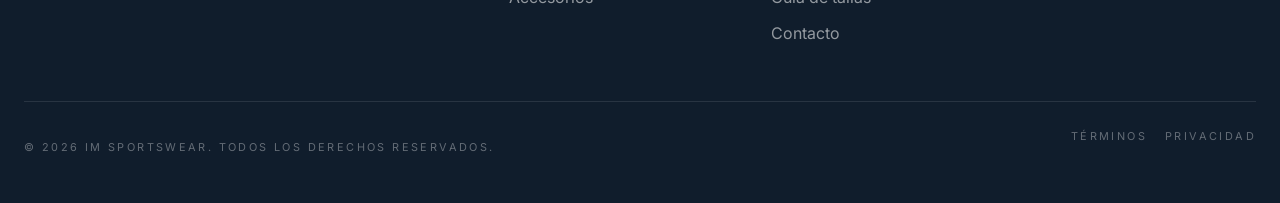
==== commit 0b92c008: "Shop: remove Todo button, set Tenis as default active category - Tenis is default active with sub-ro" ====
--- a/shop/index.html
+++ b/shop/index.html
@@ -69,9 +69,8 @@
 
       <div class="shop-cats">
         <div class="container shop-cats-inner">
-          <div class="cat-item"><button class="cat-btn active" data-cat="all">Todo</button></div>
           <div class="cat-item">
-            <button class="cat-btn has-sub" data-cat="tenis" data-sub="sub-tenis">
+            <button class="cat-btn has-sub active" data-cat="tenis" data-sub="sub-tenis">
               Tenis
               <svg width="10" height="10" viewBox="0 0 24 24" fill="none" stroke="currentColor" stroke-width="2.5" stroke-linecap="round"><path d="M6 9l6 6 6-6"/></svg>
             </button>
@@ -87,16 +86,14 @@
         </div>
       </div>
 
-      <div class="shop-subcats" id="sub-tenis">
+      <div class="shop-subcats visible" id="sub-tenis">
         <div class="container shop-subcats-inner">
-          <button class="subcat-btn active" data-cat="tenis">Todos Tenis</button>
           <button class="subcat-btn" data-cat="tenis-mujer">Mujer</button>
           <button class="subcat-btn" data-cat="tenis-hombre">Hombre</button>
         </div>
       </div>
       <div class="shop-subcats" id="sub-urban">
         <div class="container shop-subcats-inner">
-          <button class="subcat-btn active" data-cat="urban">Todos Urban</button>
           <button class="subcat-btn" data-cat="urban-mujer">Mujer</button>
           <button class="subcat-btn" data-cat="urban-hombre">Hombre</button>
         </div>
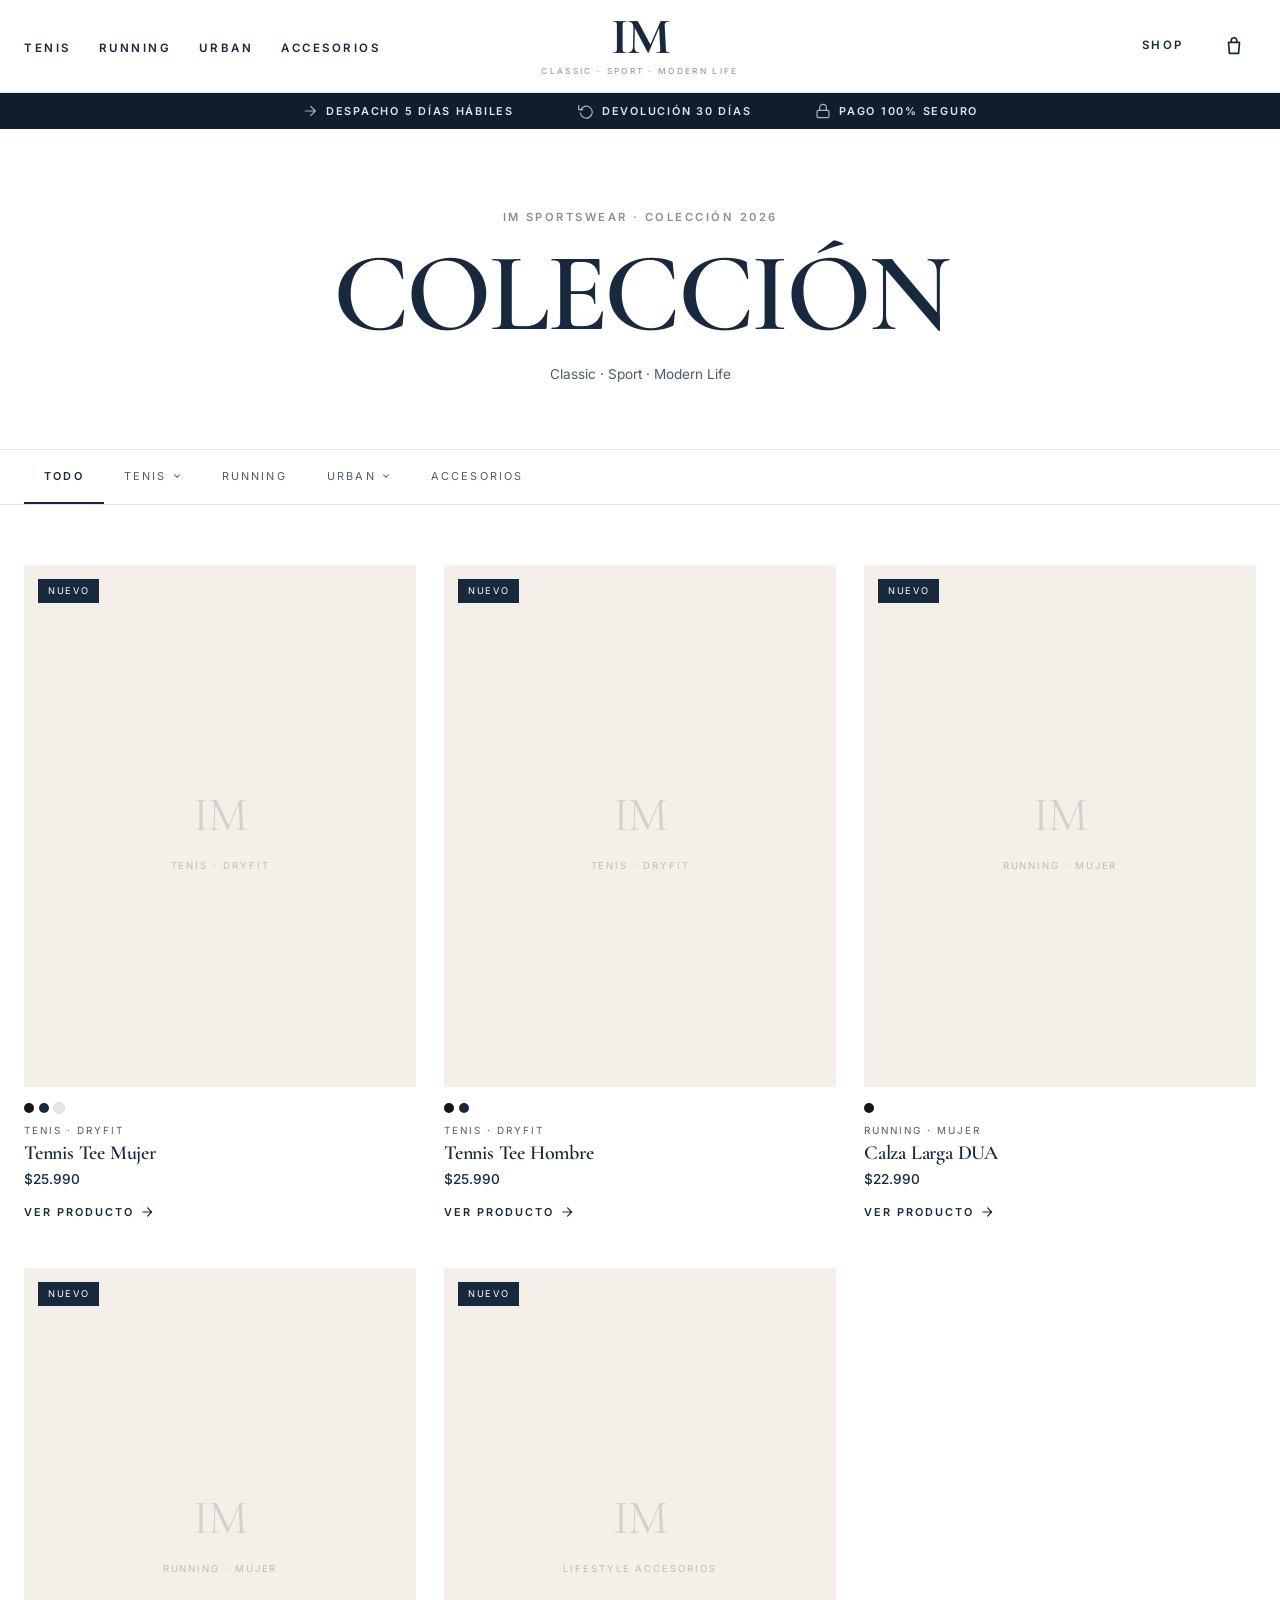
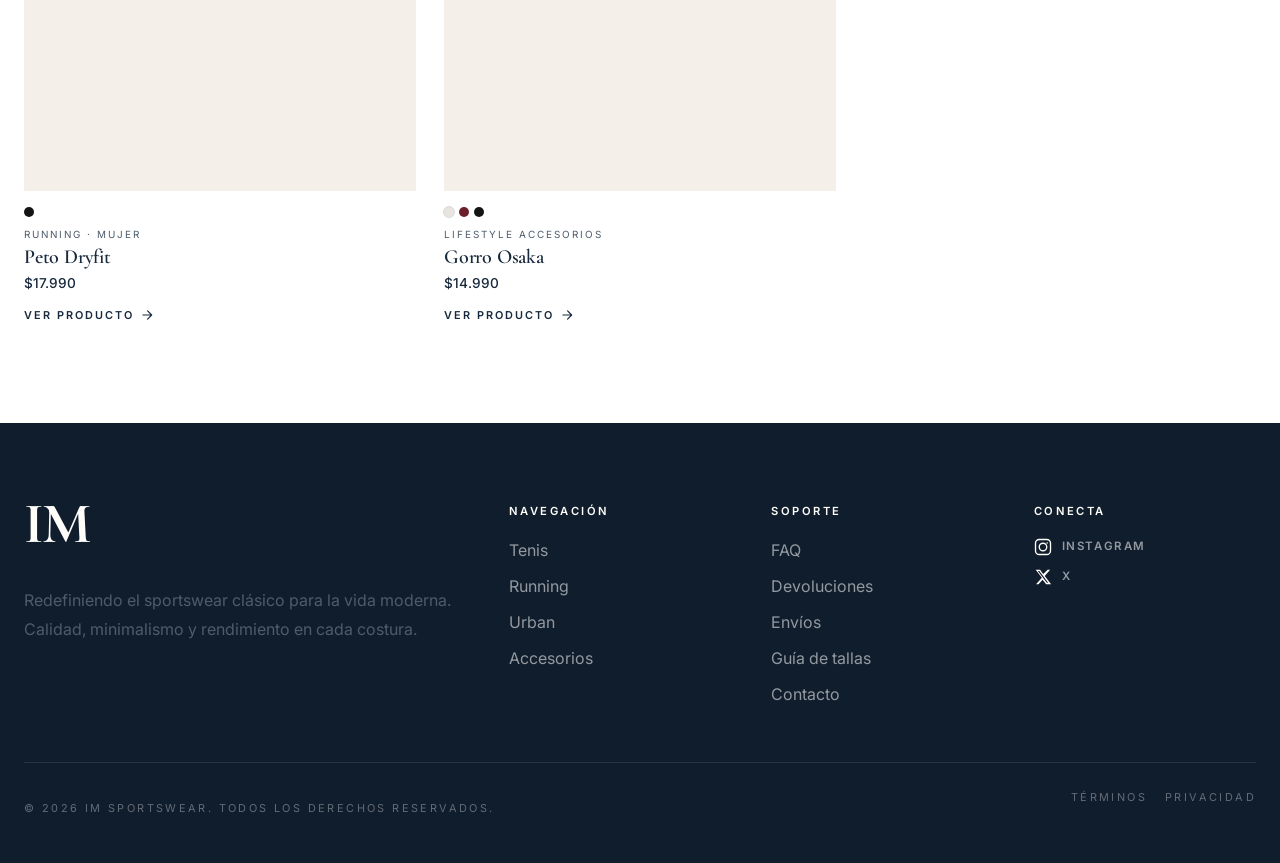
==== commit 2eaa53cf: "Shop: restore Todo button, dropdown below category bar (white bg) - Todo is default active, shows al" ====
--- a/shop/index.html
+++ b/shop/index.html
@@ -9,7 +9,7 @@
     <link rel="preconnect" href="https://fonts.gstatic.com" crossorigin />
     <link href="https://fonts.googleapis.com/css2?family=Cormorant+Garamond:wght@400;500;600;700&family=Inter:wght@300;400;500;600;700&display=swap" rel="stylesheet" />
     <link rel="stylesheet" href="/assets/styles.css?v=2.2" />
-    <link rel="stylesheet" href="/assets/shop.css?v=1.1" />
+    <link rel="stylesheet" href="/assets/shop.css?v=1.2" />
   </head>
   <body>
     <a class="skip-link" href="#contenido">Saltar al contenido</a>
@@ -69,33 +69,31 @@
 
       <div class="shop-cats">
         <div class="container shop-cats-inner">
-          <div class="cat-item">
-            <button class="cat-btn has-sub active" data-cat="tenis" data-sub="sub-tenis">
-              Tenis
-              <svg width="10" height="10" viewBox="0 0 24 24" fill="none" stroke="currentColor" stroke-width="2.5" stroke-linecap="round"><path d="M6 9l6 6 6-6"/></svg>
-            </button>
+          <button class="cat-btn active" data-cat="all">Todo</button>
+          <button class="cat-btn has-sub" data-cat="tenis" data-sub="sub-tenis">
+            Tenis
+            <svg width="10" height="10" viewBox="0 0 24 24" fill="none" stroke="currentColor" stroke-width="2.5" stroke-linecap="round"><path d="M6 9l6 6 6-6"/></svg>
+          </button>
+          <button class="cat-btn" data-cat="running">Running</button>
+          <button class="cat-btn has-sub" data-cat="urban" data-sub="sub-urban">
+            Urban
+            <svg width="10" height="10" viewBox="0 0 24 24" fill="none" stroke="currentColor" stroke-width="2.5" stroke-linecap="round"><path d="M6 9l6 6 6-6"/></svg>
+          </button>
+          <button class="cat-btn" data-cat="accesorios">Accesorios</button>
+        </div>
+
+        <!-- Dropdowns fuera del overflow-x para que no se corten -->
+        <div class="shop-subcats" id="sub-tenis">
+          <div class="container shop-subcats-inner">
+            <button class="subcat-btn" data-cat="tenis-mujer">Mujer</button>
+            <button class="subcat-btn" data-cat="tenis-hombre">Hombre</button>
           </div>
-          <div class="cat-item"><button class="cat-btn" data-cat="running">Running</button></div>
-          <div class="cat-item">
-            <button class="cat-btn has-sub" data-cat="urban" data-sub="sub-urban">
-              Urban
-              <svg width="10" height="10" viewBox="0 0 24 24" fill="none" stroke="currentColor" stroke-width="2.5" stroke-linecap="round"><path d="M6 9l6 6 6-6"/></svg>
-            </button>
+        </div>
+        <div class="shop-subcats" id="sub-urban">
+          <div class="container shop-subcats-inner">
+            <button class="subcat-btn" data-cat="urban-mujer">Mujer</button>
+            <button class="subcat-btn" data-cat="urban-hombre">Hombre</button>
           </div>
-          <div class="cat-item"><button class="cat-btn" data-cat="accesorios">Accesorios</button></div>
-        </div>
-      </div>
-
-      <div class="shop-subcats visible" id="sub-tenis">
-        <div class="container shop-subcats-inner">
-          <button class="subcat-btn" data-cat="tenis-mujer">Mujer</button>
-          <button class="subcat-btn" data-cat="tenis-hombre">Hombre</button>
-        </div>
-      </div>
-      <div class="shop-subcats" id="sub-urban">
-        <div class="container shop-subcats-inner">
-          <button class="subcat-btn" data-cat="urban-mujer">Mujer</button>
-          <button class="subcat-btn" data-cat="urban-hombre">Hombre</button>
         </div>
       </div>
 
--- a/assets/shop.css
+++ b/assets/shop.css
@@ -89,10 +89,10 @@
 .cat-btn svg { transition: transform 0.2s; }
 .cat-btn.has-sub.active svg { transform: rotate(180deg); }
 
-/* Sub-row — appears below main row */
+/* Sub-row dropdown — outside overflow container so it's not clipped */
 .shop-subcats {
   display: none;
-  background: var(--beige-soft);
+  background: #fff;
   border-bottom: 1px solid var(--line);
 }
 .shop-subcats.visible { display: block; }
@@ -109,11 +109,11 @@
   border-bottom: 2px solid transparent;
   cursor: pointer;
   font-family: var(--font-ui);
-  font-size: 0.65rem;
-  letter-spacing: 0.18em;
-  text-transform: uppercase;
-  color: var(--muted);
-  padding: 12px 20px;
+  font-size: 0.68rem;
+  letter-spacing: 0.2em;
+  text-transform: uppercase;
+  color: var(--muted);
+  padding: 14px 20px;
   transition: color 0.2s, border-color 0.2s;
   white-space: nowrap;
 }
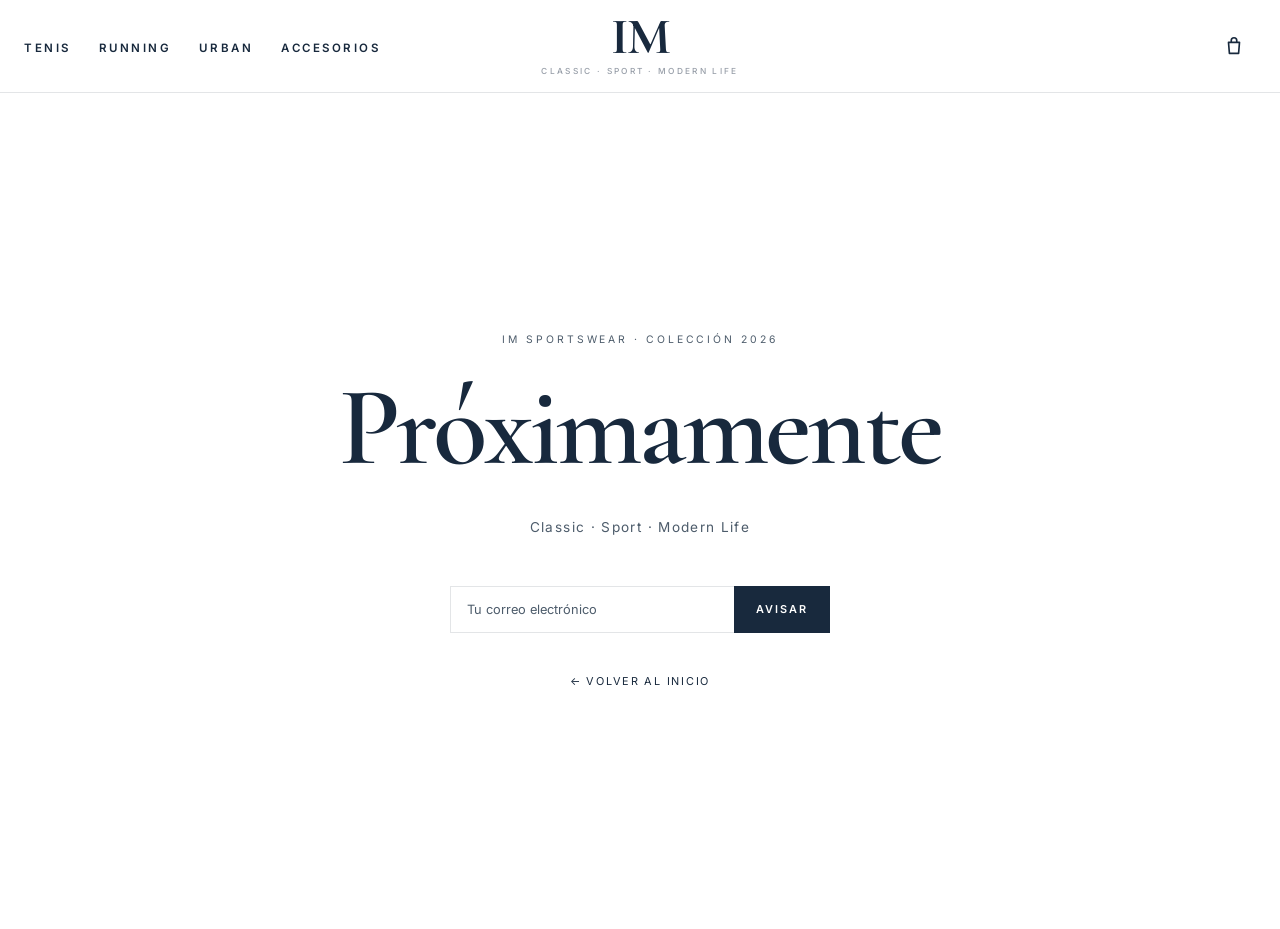
==== commit 6d9c8697: "Shop: modo próximamente mientras se construye el panel admin Co-Authored-By: Claude Sonnet 4.6 <nore" ====
--- a/shop/index.html
+++ b/shop/index.html
@@ -3,17 +3,90 @@
   <head>
     <meta charset="UTF-8" />
     <meta name="viewport" content="width=device-width, initial-scale=1.0" />
-    <meta name="description" content="IM Sportswear — Tienda oficial. Tenis, Running, Urban y Accesorios." />
-    <title>Colección — IM Sportswear</title>
+    <meta name="description" content="IM Sportswear — Tienda online próximamente." />
+    <title>Próximamente — IM Sportswear</title>
     <link rel="preconnect" href="https://fonts.googleapis.com" />
     <link rel="preconnect" href="https://fonts.gstatic.com" crossorigin />
     <link href="https://fonts.googleapis.com/css2?family=Cormorant+Garamond:wght@400;500;600;700&family=Inter:wght@300;400;500;600;700&display=swap" rel="stylesheet" />
     <link rel="stylesheet" href="/assets/styles.css?v=2.2" />
-    <link rel="stylesheet" href="/assets/shop.css?v=1.2" />
+    <style>
+      .coming-wrap {
+        min-height: calc(100vh - 64px);
+        display: flex;
+        flex-direction: column;
+        align-items: center;
+        justify-content: center;
+        text-align: center;
+        padding: 60px 24px;
+        background: #fff;
+      }
+      .coming-eyebrow {
+        font-size: 0.65rem;
+        letter-spacing: 0.28em;
+        text-transform: uppercase;
+        color: var(--muted);
+        margin-bottom: 24px;
+      }
+      .coming-title {
+        font-family: var(--font-display);
+        font-size: clamp(3.5rem, 10vw, 7rem);
+        font-weight: 600;
+        letter-spacing: -0.03em;
+        line-height: 1;
+        margin: 0 0 20px;
+        color: var(--navy);
+      }
+      .coming-sub {
+        font-size: 0.85rem;
+        color: var(--muted);
+        letter-spacing: 0.1em;
+        margin-bottom: 48px;
+      }
+      .coming-form {
+        display: flex;
+        gap: 0;
+        max-width: 380px;
+        width: 100%;
+      }
+      .coming-form input {
+        flex: 1;
+        border: 1px solid var(--line);
+        border-right: none;
+        padding: 13px 16px;
+        font-family: var(--font-ui);
+        font-size: 0.8rem;
+        color: var(--navy);
+        outline: none;
+        background: #fff;
+      }
+      .coming-form input::placeholder { color: var(--muted); }
+      .coming-form button {
+        background: var(--navy);
+        color: #fff;
+        border: none;
+        padding: 13px 22px;
+        font-family: var(--font-ui);
+        font-size: 0.68rem;
+        font-weight: 600;
+        letter-spacing: 0.18em;
+        text-transform: uppercase;
+        cursor: pointer;
+        white-space: nowrap;
+        transition: background 0.2s;
+      }
+      .coming-form button:hover { background: var(--navy-deep); }
+      .coming-back {
+        margin-top: 40px;
+        font-size: 0.68rem;
+        letter-spacing: 0.16em;
+        text-transform: uppercase;
+        color: var(--muted);
+      }
+      .coming-back a { color: var(--navy); }
+      .coming-back a:hover { text-decoration: underline; }
+    </style>
   </head>
   <body>
-    <a class="skip-link" href="#contenido">Saltar al contenido</a>
-
     <header class="site-header">
       <div class="container nav-wrap">
         <button class="menu-toggle" type="button" aria-expanded="false" aria-controls="site-menu" aria-label="Abrir menú">
@@ -32,129 +105,38 @@
           <span class="brand-tagline">Classic · Sport · Modern Life</span>
         </div>
         <div class="nav-actions">
-          <a class="shop-link" href="https://shop.imsportswear.cl">Shop</a>
-          <a class="bag-link" href="https://shop.imsportswear.cl" aria-label="Tienda">
+          <a class="bag-link" href="#" aria-label="Tienda">
             <svg viewBox="0 0 24 24" aria-hidden="true"><path d="M6 8h12l-1 12H7L6 8Zm3-1V6a3 3 0 1 1 6 0v1" fill="none" stroke="currentColor" stroke-width="1.8" stroke-linecap="round" stroke-linejoin="round"/></svg>
           </a>
         </div>
       </div>
     </header>
 
-    <main id="contenido">
-
-      <div class="trust-bar">
-        <div class="container trust-wrap">
-          <div class="trust-item">
-            <svg viewBox="0 0 24 24" width="16" height="16" fill="none" stroke="currentColor" stroke-width="1.8" stroke-linecap="round" stroke-linejoin="round" aria-hidden="true"><path d="M5 12h14M13 5l7 7-7 7"/></svg>
-            <span>Despacho 5 días hábiles</span>
-          </div>
-          <div class="trust-item">
-            <svg viewBox="0 0 24 24" width="16" height="16" fill="none" stroke="currentColor" stroke-width="1.8" stroke-linecap="round" stroke-linejoin="round" aria-hidden="true"><polyline points="1 4 1 10 7 10"/><path d="M3.51 15a9 9 0 1 0 .49-4.5"/></svg>
-            <span>Devolución 30 días</span>
-          </div>
-          <div class="trust-item">
-            <svg viewBox="0 0 24 24" width="16" height="16" fill="none" stroke="currentColor" stroke-width="1.8" stroke-linecap="round" stroke-linejoin="round" aria-hidden="true"><rect x="3" y="11" width="18" height="11" rx="2"/><path d="M7 11V7a5 5 0 0 1 10 0v4"/></svg>
-            <span>Pago 100% seguro</span>
-          </div>
-        </div>
+    <main>
+      <div class="coming-wrap">
+        <p class="coming-eyebrow">IM Sportswear · Colección 2026</p>
+        <h1 class="coming-title">Próximamente</h1>
+        <p class="coming-sub">Classic · Sport · Modern Life</p>
+        <form class="coming-form" onsubmit="return false;">
+          <input type="email" placeholder="Tu correo electrónico" />
+          <button type="submit">Avisar</button>
+        </form>
+        <p class="coming-back">
+          <a href="https://imsportswear.cl">← Volver al inicio</a>
+        </p>
       </div>
-
-      <section class="shop-hero">
-        <div class="container">
-          <p class="eyebrow">IM Sportswear · Colección 2026</p>
-          <h1>COLECCIÓN</h1>
-          <p class="hero-sub">Classic · Sport · Modern Life</p>
-        </div>
-      </section>
-
-      <div class="shop-cats">
-        <div class="container shop-cats-inner">
-          <button class="cat-btn active" data-cat="all">Todo</button>
-          <button class="cat-btn has-sub" data-cat="tenis" data-sub="sub-tenis">
-            Tenis
-            <svg width="10" height="10" viewBox="0 0 24 24" fill="none" stroke="currentColor" stroke-width="2.5" stroke-linecap="round"><path d="M6 9l6 6 6-6"/></svg>
-          </button>
-          <button class="cat-btn" data-cat="running">Running</button>
-          <button class="cat-btn has-sub" data-cat="urban" data-sub="sub-urban">
-            Urban
-            <svg width="10" height="10" viewBox="0 0 24 24" fill="none" stroke="currentColor" stroke-width="2.5" stroke-linecap="round"><path d="M6 9l6 6 6-6"/></svg>
-          </button>
-          <button class="cat-btn" data-cat="accesorios">Accesorios</button>
-        </div>
-
-        <!-- Dropdowns fuera del overflow-x para que no se corten -->
-        <div class="shop-subcats" id="sub-tenis">
-          <div class="container shop-subcats-inner">
-            <button class="subcat-btn" data-cat="tenis-mujer">Mujer</button>
-            <button class="subcat-btn" data-cat="tenis-hombre">Hombre</button>
-          </div>
-        </div>
-        <div class="shop-subcats" id="sub-urban">
-          <div class="container shop-subcats-inner">
-            <button class="subcat-btn" data-cat="urban-mujer">Mujer</button>
-            <button class="subcat-btn" data-cat="urban-hombre">Hombre</button>
-          </div>
-        </div>
-      </div>
-
-      <section class="shop-section">
-        <div class="container">
-          <div class="product-grid" id="product-grid">
-            <p class="shop-empty" id="grid-empty" style="display:none">No hay productos en esta categoría.</p>
-          </div>
-        </div>
-      </section>
-
     </main>
 
-    <footer class="site-footer">
-      <div class="container footer-grid">
-        <div class="footer-brand">
-          <p class="brand-logo">IM</p>
-          <p>Redefiniendo el sportswear clásico para la vida moderna. Calidad, minimalismo y rendimiento en cada costura.</p>
-        </div>
-        <nav class="footer-nav" aria-label="Navegación">
-          <h3>Navegación</h3>
-          <ul>
-            <li><a href="https://imsportswear.cl/#tenis">Tenis</a></li>
-            <li><a href="https://imsportswear.cl/#running">Running</a></li>
-            <li><a href="https://imsportswear.cl/#urban">Urban</a></li>
-            <li><a href="https://imsportswear.cl/#accesorios">Accesorios</a></li>
-          </ul>
-        </nav>
-        <nav class="footer-nav" aria-label="Soporte">
-          <h3>Soporte</h3>
-          <ul>
-            <li><a href="#">FAQ</a></li>
-            <li><a href="#">Devoluciones</a></li>
-            <li><a href="#">Envíos</a></li>
-            <li><a href="#">Guía de tallas</a></li>
-            <li><a href="mailto:ventas@imspa.cl">Contacto</a></li>
-          </ul>
-        </nav>
-        <section class="footer-social">
-          <h3>Conecta</h3>
-          <div class="social-links">
-            <a href="#" aria-label="Instagram">
-              <svg viewBox="0 0 24 24" width="18" height="18" fill="none" stroke="currentColor" stroke-width="1.8" stroke-linecap="round" stroke-linejoin="round" aria-hidden="true"><rect x="2" y="2" width="20" height="20" rx="5"/><circle cx="12" cy="12" r="5"/><circle cx="17.5" cy="6.5" r="1" fill="currentColor" stroke="none"/></svg>
-              Instagram
-            </a>
-            <a href="#" aria-label="X">
-              <svg viewBox="0 0 24 24" width="18" height="18" fill="currentColor" aria-hidden="true"><path d="M18.244 2.25h3.308l-7.227 8.26 8.502 11.24H16.17l-4.714-6.231-5.401 6.231H2.744l7.736-8.844L2.25 2.25H8.08l4.26 5.635zm-1.161 17.52h1.833L7.084 4.126H5.117z"/></svg>
-              X
-            </a>
-          </div>
-        </section>
-      </div>
-      <div class="container footer-bottom">
-        <p>© <span id="year"></span> IM Sportswear. Todos los derechos reservados.</p>
-        <div>
-          <a href="/terminos.html">Términos</a>
-          <a href="/privacidad.html">Privacidad</a>
-        </div>
-      </div>
-    </footer>
-
-    <script src="/assets/shop.js" defer></script>
+    <script>
+      const toggle = document.querySelector('.menu-toggle');
+      const menu = document.getElementById('site-menu');
+      if (toggle && menu) {
+        toggle.addEventListener('click', () => {
+          const open = toggle.getAttribute('aria-expanded') === 'true';
+          toggle.setAttribute('aria-expanded', String(!open));
+          menu.classList.toggle('is-open', !open);
+        });
+      }
+    </script>
   </body>
 </html>
